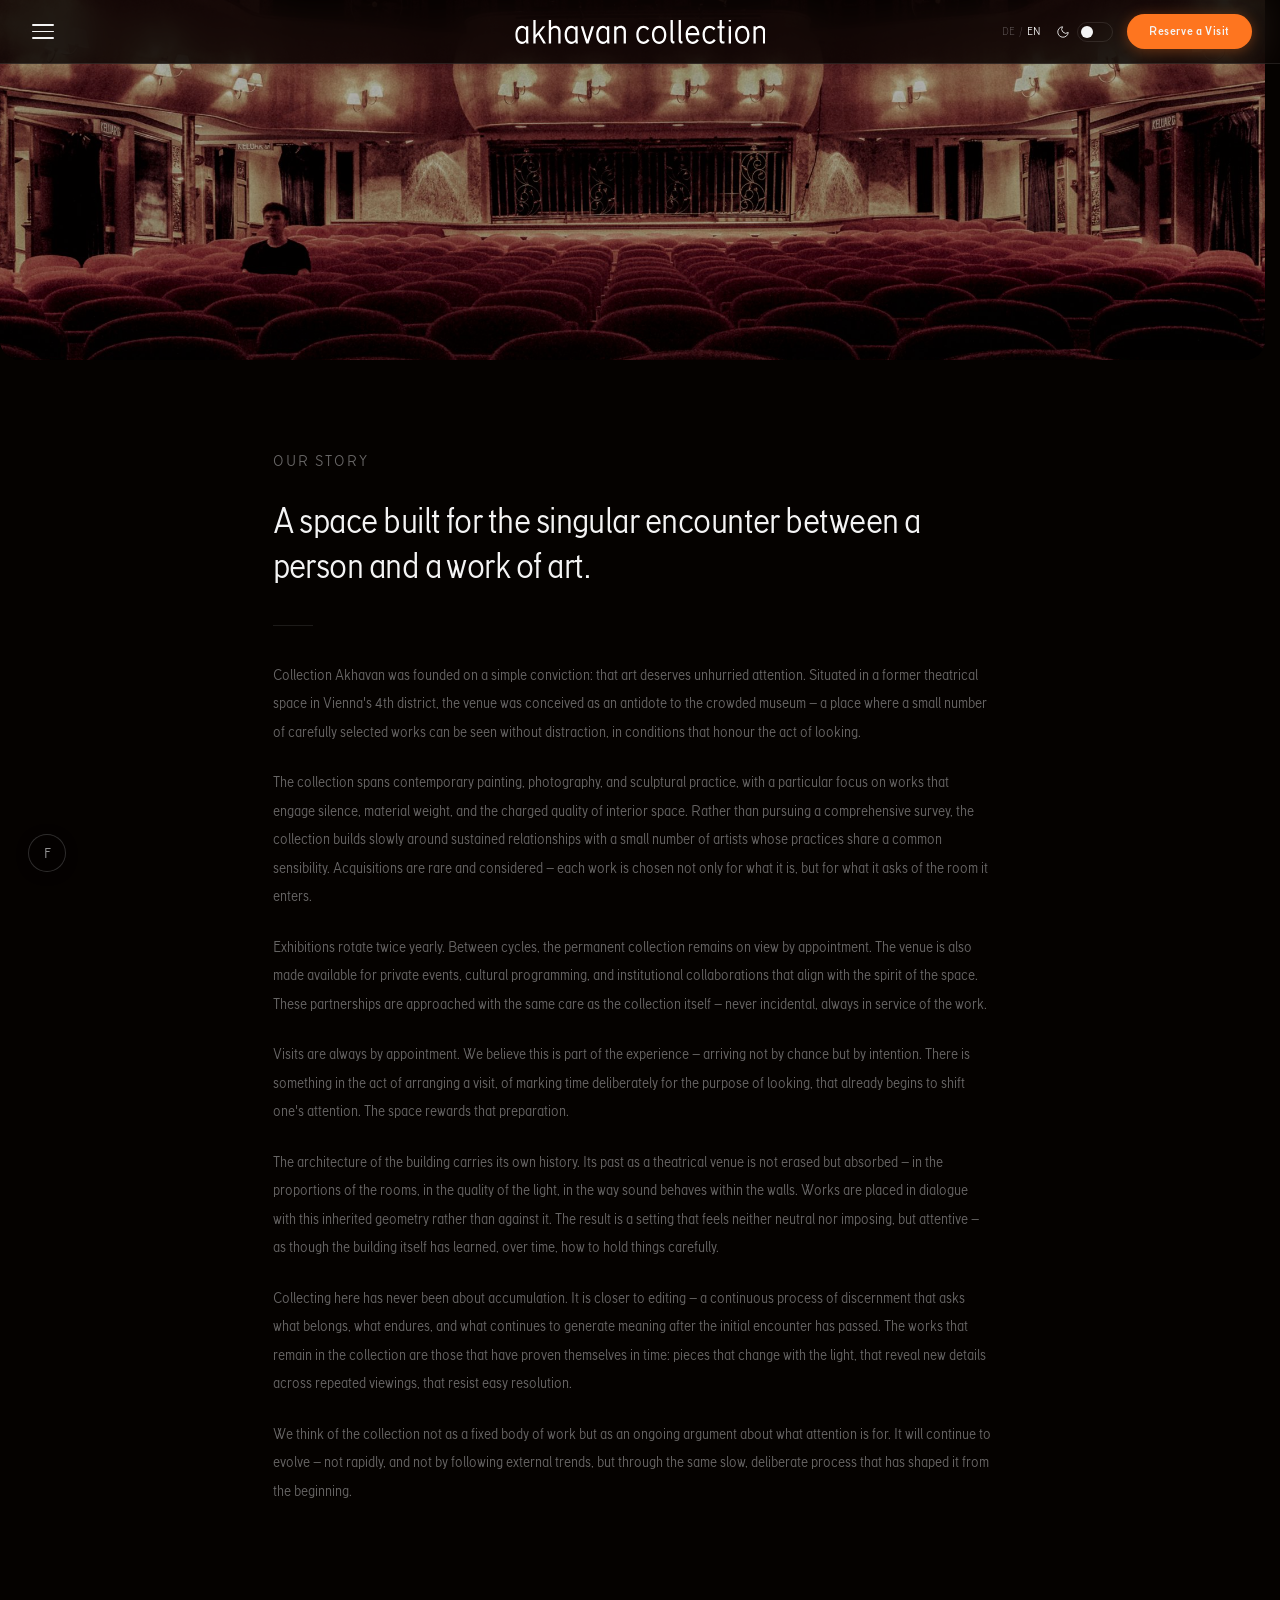
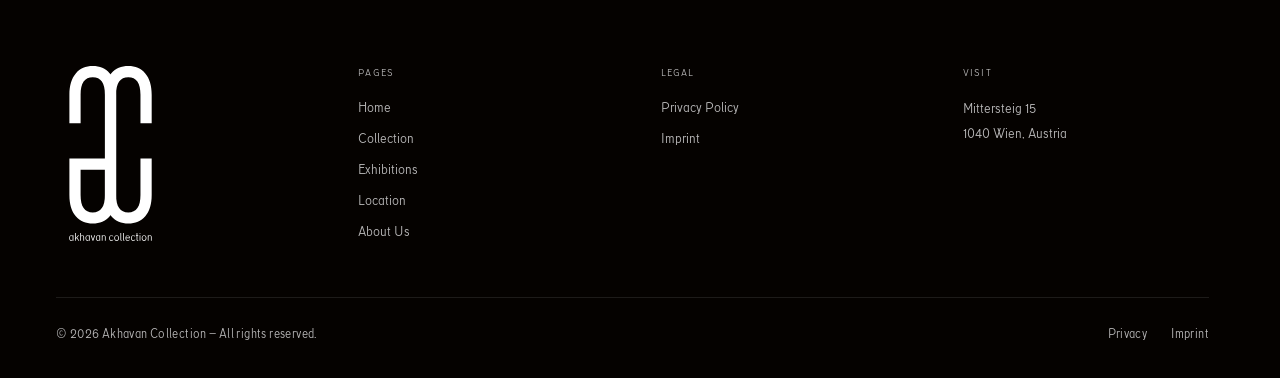
==== about.html @ 7b1cfa0f "Initial commit — Akhavan Collection website Full static site: index, collection, exhibitions, exhibi" ====
<!DOCTYPE html>
<html lang="en">
<head>
  <meta charset="UTF-8" />
  <meta name="viewport" content="width=device-width, initial-scale=1.0" />
  <title>About — Akhavan Collection</title>
  <link rel="icon" href="assets/favicon/white.svg" type="image/svg+xml" media="(prefers-color-scheme: dark)" />
  <link rel="icon" href="assets/favicon/black.svg" type="image/svg+xml" media="(prefers-color-scheme: light)" />
  <link rel="stylesheet" href="css/styles.css" />
</head>
<body>

  <!-- ===== HEADER ===== -->
  <header class="header solid" id="header">
    <div class="header__left">
      <button class="hamburger" id="menuOpen" aria-label="Open menu">
        <span></span><span></span><span></span>
      </button>
    </div>
    <a class="header__logo" href="index.html" aria-label="Collection Akhavan">
      <img src="assets/logo/wordmark.svg" alt="Collection Akhavan" />
    </a>
    <div class="header__right">
      <div class="lang-toggle">
        <button data-lang="de">DE</button>
        <span class="sep">/</span>
        <button data-lang="en" class="active">EN</button>
      </div>
      <div class="mode-wrap">
        <span class="mode-icon" id="modeIcon"></span>
        <button class="mode-capsule" id="modeCapsule" aria-label="Toggle day / night mode"></button>
      </div>
      <button class="nav-reserve" data-reserve>Reserve a Visit</button>
    </div>
  </header>

  <!-- ===== SIDE MENU ===== -->
  <nav class="menu-panel" id="menuPanel">
    <div class="menu-panel__head">
      <a class="menu-panel__logo" href="index.html">
        <img src="assets/logo/wordmark.svg" alt="Collection Akhavan" />
      </a>
      <button class="icon-btn" id="menuClose" aria-label="Close menu">
        <svg viewBox="0 0 24 24" width="20" height="20"><line x1="5" y1="5" x2="19" y2="19"/><line x1="19" y1="5" x2="5" y2="19"/></svg>
      </button>
    </div>
    <nav class="menu-nav">
      <a href="index.html">Home</a>
      <a href="collection.html">Collection</a>
      <a href="exhibitions.html">Exhibitions</a>
      <a href="location.html">Location</a>
      <a href="about.html">About Us</a>
    </nav>
    <div class="menu-panel__foot">
      <a href="privacy.html">Privacy Policy</a>
      <a href="imprint.html">Imprint</a>
    </div>
  </nav>

  <!-- ===== RESERVE PANEL ===== -->
  <aside class="reserve-panel" id="reservePanel">
    <div class="reserve-panel__head">
      <span class="reserve-panel__title">Reserve a Visit</span>
      <button class="icon-btn" id="reserveClose" aria-label="Close panel">
        <svg viewBox="0 0 24 24" width="20" height="20"><line x1="5" y1="5" x2="19" y2="19"/><line x1="19" y1="5" x2="5" y2="19"/></svg>
      </button>
    </div>
    <div class="reserve-panel__body">
      <p class="reserve-panel__intro">Visits to Collection Akhavan are by appointment. Select a date and time below — we look forward to welcoming you.</p>
      <div class="calendly-wrap">
        <div class="cly-dark calendly-inline-widget" data-url="https://calendly.com/designography96/visit-akhavan-collection?background_color=050200&text_color=f4f4f4&primary_color=fe751f" style="min-width:320px;height:700px;"></div>
        <div class="cly-light calendly-inline-widget" data-url="https://calendly.com/designography96/visit-akhavan-collection?background_color=f4f4f4&text_color=050200&primary_color=050200" style="min-width:320px;height:700px;"></div>
      </div>
    </div>
  </aside>

  <script type="text/javascript" src="https://assets.calendly.com/assets/external/widget.js" async></script>
  <div class="overlay" id="overlay"></div>

  <!-- ===== MAIN ===== -->
  <main>

    <!-- Cover image -->
    <section class="about-cover">
      <img src="assets/images/about/about-cover.jpg" alt="Collection Akhavan space" />
      <div class="about-cover__grad"></div>
    </section>

    <!-- Body text -->
    <div class="about-body">
      <p class="about-body__label">Our Story</p>

      <h2 class="about-body__heading">
        A space built for the singular encounter between a person and a work of art.
      </h2>

      <div class="about-body__divider"></div>

      <p>Collection Akhavan was founded on a simple conviction: that art deserves unhurried attention. Situated in a former theatrical space in Vienna's 4th district, the venue was conceived as an antidote to the crowded museum — a place where a small number of carefully selected works can be seen without distraction, in conditions that honour the act of looking.</p>

      <p>The collection spans contemporary painting, photography, and sculptural practice, with a particular focus on works that engage silence, material weight, and the charged quality of interior space. Rather than pursuing a comprehensive survey, the collection builds slowly around sustained relationships with a small number of artists whose practices share a common sensibility. Acquisitions are rare and considered — each work is chosen not only for what it is, but for what it asks of the room it enters.</p>

      <p>Exhibitions rotate twice yearly. Between cycles, the permanent collection remains on view by appointment. The venue is also made available for private events, cultural programming, and institutional collaborations that align with the spirit of the space. These partnerships are approached with the same care as the collection itself — never incidental, always in service of the work.</p>

      <p>Visits are always by appointment. We believe this is part of the experience — arriving not by chance but by intention. There is something in the act of arranging a visit, of marking time deliberately for the purpose of looking, that already begins to shift one's attention. The space rewards that preparation.</p>

      <p>The architecture of the building carries its own history. Its past as a theatrical venue is not erased but absorbed — in the proportions of the rooms, in the quality of the light, in the way sound behaves within the walls. Works are placed in dialogue with this inherited geometry rather than against it. The result is a setting that feels neither neutral nor imposing, but attentive — as though the building itself has learned, over time, how to hold things carefully.</p>

      <p>Collecting here has never been about accumulation. It is closer to editing — a continuous process of discernment that asks what belongs, what endures, and what continues to generate meaning after the initial encounter has passed. The works that remain in the collection are those that have proven themselves in time: pieces that change with the light, that reveal new details across repeated viewings, that resist easy resolution.</p>

      <p>We think of the collection not as a fixed body of work but as an ongoing argument about what attention is for. It will continue to evolve — not rapidly, and not by following external trends, but through the same slow, deliberate process that has shaped it from the beginning.</p>
    </div>

  </main>

  <!-- ===== FOOTER ===== -->
  <footer class="footer">
    <div class="footer__top">
      <div class="footer__brand-col">
        <a class="footer__brand-logo" href="index.html">
          <img src="assets/logo/mainlogo.svg" alt="Collection Akhavan" />
        </a>
      </div>
      <div>
        <p class="footer__col-title">Pages</p>
        <ul class="footer__links">
          <li><a href="index.html">Home</a></li>
          <li><a href="collection.html">Collection</a></li>
          <li><a href="exhibitions.html">Exhibitions</a></li>
          <li><a href="location.html">Location</a></li>
          <li><a href="about.html">About Us</a></li>
        </ul>
      </div>
      <div>
        <p class="footer__col-title">Legal</p>
        <ul class="footer__links">
          <li><a href="privacy.html">Privacy Policy</a></li>
          <li><a href="imprint.html">Imprint</a></li>
        </ul>
      </div>
      <div class="footer__contact-col">
        <p class="footer__col-title">Visit</p>
        <a href="location.html" class="footer__address">Mittersteig 15<br>1040 Wien, Austria</a>
      </div>
    </div>
    <div class="footer__bottom">
      <span class="footer__copy">© 2026 Akhavan Collection — All rights reserved.</span>
      <div class="footer__legal">
        <a href="privacy.html">Privacy</a>
        <a href="imprint.html">Imprint</a>
      </div>
    </div>
  </footer>

  <script src="js/main.js"></script>
  <script src="js/feedback.js"></script>
</body>
</html>
---- css/styles.css ----
/* ============================================================
   COLLECTION AKHAVAN — Main Stylesheet
   ============================================================ */

/* ----- Font Faces ----- */
@font-face {
  font-family: 'TT Corals';
  src: url('../assets/fonts/TT Corals Trial Thin.otf') format('opentype');
  font-weight: 100; font-style: normal; font-display: swap;
}
@font-face {
  font-family: 'TT Corals';
  src: url('../assets/fonts/TT Corals Trial Thin Italic.otf') format('opentype');
  font-weight: 100; font-style: italic; font-display: swap;
}
@font-face {
  font-family: 'TT Corals';
  src: url('../assets/fonts/TT Corals Trial Light.otf') format('opentype');
  font-weight: 300; font-style: normal; font-display: swap;
}
@font-face {
  font-family: 'TT Corals';
  src: url('../assets/fonts/TT Corals Trial Light Italic.otf') format('opentype');
  font-weight: 300; font-style: italic; font-display: swap;
}
@font-face {
  font-family: 'TT Corals';
  src: url('../assets/fonts/TT Corals Trial Regular.otf') format('opentype');
  font-weight: 400; font-style: normal; font-display: swap;
}
@font-face {
  font-family: 'TT Corals';
  src: url('../assets/fonts/TT Corals Trial Italic.otf') format('opentype');
  font-weight: 400; font-style: italic; font-display: swap;
}
@font-face {
  font-family: 'TT Corals';
  src: url('../assets/fonts/TT Corals Trial Bold.otf') format('opentype');
  font-weight: 700; font-style: normal; font-display: swap;
}
@font-face {
  font-family: 'TT Corals';
  src: url('../assets/fonts/TT Corals Trial Bold Italic.otf') format('opentype');
  font-weight: 700; font-style: italic; font-display: swap;
}
@font-face {
  font-family: 'TT Corals';
  src: url('../assets/fonts/TT Corals Trial ExtraBold.otf') format('opentype');
  font-weight: 800; font-style: normal; font-display: swap;
}
@font-face {
  font-family: 'TT Corals';
  src: url('../assets/fonts/TT Corals Trial Black.otf') format('opentype');
  font-weight: 900; font-style: normal; font-display: swap;
}

/* ----- Brand Tokens ----- */
:root {
  --obsidian:  #050200;
  --porcelain: #f4f4f4;
  --brown:     #3d2c1a;
  --orange:    #fe751f;

  /* Active mode tokens — dark is default */
  --bg:        #050200;
  --fg:        #f4f4f4;
  --fg-dim:    rgba(244, 244, 244, 0.42);
  --border:    rgba(244, 244, 244, 0.10);
  --scrim:     rgba(5, 2, 0, 0.52);

  --font: 'TT Corals', Georgia, 'Times New Roman', serif;

  --radius-img: 20px;
  --radius-btn: 100px;
  --radius-input: 12px;

  --nav-h: 64px;

  --ease:        cubic-bezier(.4, 0, .2, 1);
  --ease-spring: cubic-bezier(.34, 1.56, .64, 1);
  --ease-panel:  cubic-bezier(.65, 0, .35, 1);
}

/* Light mode overrides */
body.light {
  --bg:      #f4f4f4;
  --fg:      #050200;
  --fg-dim:  rgba(5, 2, 0, 0.42);
  --border:  rgba(5, 2, 0, 0.10);
  --scrim:   rgba(244, 244, 244, 0.52);
}

/* ----- Reset ----- */
*, *::before, *::after { box-sizing: border-box; margin: 0; padding: 0; }
html { scroll-behavior: smooth; scrollbar-gutter: stable; }

body {
  font-family: var(--font);
  font-size: 16px;
  font-weight: 400;
  background: var(--bg);
  color: var(--fg);
  -webkit-font-smoothing: antialiased;
  -moz-osx-font-smoothing: grayscale;
  transition: background .35s var(--ease), color .35s var(--ease);
  overflow-x: hidden;
}

img { max-width: 100%; display: block; object-fit: cover; }
a   { text-decoration: none; color: inherit; }
ul  { list-style: none; }

button {
  font-family: var(--font);
  cursor: pointer;
  border: none;
  background: none;
  color: inherit;
  padding: 0;
}

/* ============================================================
   BUTTONS
   ============================================================ */
.btn {
  display: inline-flex;
  align-items: center;
  justify-content: center;
  gap: 8px;
  padding: 13px 28px;
  border-radius: var(--radius-btn);
  font-family: var(--font);
  font-size: 13px;
  font-weight: 400;
  letter-spacing: 0.04em;
  cursor: pointer;
  transition: opacity .22s var(--ease), transform .2s var(--ease), background .22s, color .22s, border-color .22s;
  border: 1px solid transparent;
}
.btn:hover { opacity: .72; transform: translateY(-1px); }

/* filled — inverted */
.btn--solid {
  background: var(--fg);
  color: var(--bg);
  border-color: var(--fg);
}
.btn--solid:hover { opacity: 1; background: transparent; color: var(--fg); }

/* ghost */
.btn--ghost {
  background: rgba(244,244,244,.06);
  color: var(--fg);
  border-color: rgba(244,244,244,.45);
  font-weight: 500;
}
.btn--ghost:hover { opacity: 1; background: rgba(244,244,244,.14); border-color: var(--fg); }
body.light .btn--ghost { background: rgba(5,2,0,.04); border-color: rgba(5,2,0,.35); }
body.light .btn--ghost:hover { background: rgba(5,2,0,.10); }

/* ghost inverted (on dark images) */
.btn--ghost-inv {
  background: transparent;
  color: var(--porcelain);
  border-color: rgba(244,244,244,.45);
  backdrop-filter: blur(6px);
}
.btn--ghost-inv:hover {
  opacity: 1;
  background: var(--porcelain);
  color: var(--obsidian);
  border-color: var(--porcelain);
}

/* orange CTA (hero) */
.btn--orange {
  background: var(--orange);
  color: var(--porcelain);
  border-color: var(--orange);
  font-weight: 700;
}
.btn--orange:hover {
  opacity: 1;
  background: #e86015;
  border-color: #e86015;
  transform: translateY(-1px);
  box-shadow: 0 4px 18px rgba(254,117,31,.45);
}

.btn--sm { padding: 9px 20px; font-size: 11px; }

/* icon button */
.icon-btn {
  display: inline-flex;
  align-items: center;
  justify-content: center;
  width: 36px;
  height: 36px;
  cursor: pointer;
  transition: opacity .2s;
}
.icon-btn:hover { opacity: .5; }
.icon-btn svg { display: block; stroke: var(--fg); fill: none; stroke-width: 1.5; transition: stroke .35s; }

/* ============================================================
   HEADER
   ============================================================ */
.header {
  position: fixed;
  top: 0; left: 0; right: 0;
  height: var(--nav-h);
  z-index: 900;
  display: flex;
  align-items: center;
  justify-content: space-between;
  padding: 0 28px;
  transition: background .35s var(--ease), border-bottom-color .35s var(--ease);
  border-bottom: 1px solid transparent;
}
.header.scrolled {
  background: rgba(5,2,0,.80);
  backdrop-filter: blur(20px);
  -webkit-backdrop-filter: blur(20px);
  border-bottom-color: var(--border);
}
body.light .header.scrolled {
  background: rgba(244,244,244,.60);
}
.header.solid {
  background: rgba(5,2,0,.80);
  backdrop-filter: blur(20px);
  -webkit-backdrop-filter: blur(20px);
  border-bottom-color: var(--border);
}
body.light .header.solid {
  background: rgba(244,244,244,.60);
}

/* top gradient — helps nav visibility on hero */
.header::before {
  content: '';
  position: fixed;
  top: 0; left: 0; right: 0;
  height: 140px;
  background: linear-gradient(to bottom, rgba(5,2,0,.55) 0%, transparent 100%);
  pointer-events: none;
  z-index: -1;
  opacity: 1;
  transition: opacity .35s;
}
.header.scrolled::before,
.header.solid::before { opacity: 0; }

.header__left, .header__right {
  display: flex;
  align-items: center;
  gap: 14px;
  flex: 1;
}
.header__right { justify-content: flex-end; }

/* Centered logo */
.header__logo {
  position: absolute;
  left: 50%;
  transform: translateX(-50%);
  display: flex;
  align-items: center;
  height: 100%;
}
.header__logo img {
  height: 24px;
  width: auto;
  filter: brightness(0) invert(1);
  transition: filter .35s;
}
body.light .header.scrolled .header__logo img,
body.light .header.solid .header__logo img { filter: brightness(0); }

/* Hamburger */
.hamburger {
  display: flex;
  flex-direction: column;
  gap: 5px;
  padding: 8px 4px;
  cursor: pointer;
}
.hamburger span {
  display: block;
  width: 22px;
  height: 1.5px;
  background: var(--porcelain);
  border-radius: 2px;
  transition: background .35s, opacity .2s;
}
body.light .header.scrolled .hamburger span,
body.light .header.solid .hamburger span { background: var(--obsidian); }
.hamburger:hover span { opacity: .5; }

/* Reserve CTA in nav */
.nav-reserve {
  font-family: var(--font);
  font-size: 12px;
  font-weight: 700;
  letter-spacing: 0.05em;
  padding: 10px 22px;
  border-radius: var(--radius-btn);
  border: none;
  color: var(--porcelain);
  background: var(--orange);
  cursor: pointer;
  transition: background .22s, transform .18s, opacity .2s;
  white-space: nowrap;
  box-shadow: 0 2px 14px rgba(254,117,31,.35);
}
.nav-reserve:hover {
  background: #e86015;
  transform: translateY(-1px);
  box-shadow: 0 4px 18px rgba(254,117,31,.45);
}
body.light .header.scrolled .nav-reserve,
body.light .header.solid .nav-reserve {
  background: var(--obsidian);
  color: var(--porcelain);
  box-shadow: 0 2px 14px rgba(5,2,0,.18);
}
body.light .header.scrolled .nav-reserve:hover,
body.light .header.solid .nav-reserve:hover {
  background: var(--orange);
  color: var(--porcelain);
  box-shadow: 0 4px 18px rgba(254,117,31,.45);
}

/* When scrolled, fix hamburger color */
.header.scrolled .hamburger span,
.header.solid .hamburger span { background: var(--fg); }

/* Language toggle */
.lang-toggle {
  display: flex;
  align-items: center;
  gap: 3px;
  font-size: 11px;
  font-weight: 300;
  letter-spacing: 0.06em;
}
.lang-toggle button {
  font-family: var(--font);
  font-size: 11px;
  font-weight: 300;
  letter-spacing: 0.06em;
  color: rgba(244,244,244,.45);
  cursor: pointer;
  transition: color .2s;
}
.lang-toggle button.active { color: var(--porcelain); font-weight: 400; }
.lang-toggle .sep { color: rgba(244,244,244,.28); }

body.light .header.scrolled .lang-toggle button,
body.light .header.solid .lang-toggle button { color: rgba(5,2,0,.45); }
body.light .header.scrolled .lang-toggle button.active,
body.light .header.solid .lang-toggle button.active { color: var(--obsidian); }
body.light .header.scrolled .lang-toggle .sep,
body.light .header.solid .lang-toggle .sep { color: rgba(5,2,0,.28); }

.header.scrolled .lang-toggle button,
.header.solid .lang-toggle button { color: var(--fg-dim); }
.header.scrolled .lang-toggle button.active,
.header.solid .lang-toggle button.active { color: var(--fg); }

/* Day/Night toggle */
.mode-wrap {
  display: flex;
  align-items: center;
  gap: 7px;
}
.mode-icon {
  display: flex;
  align-items: center;
}
.mode-icon svg {
  width: 14px;
  height: 14px;
  stroke: var(--porcelain);
  fill: none;
  stroke-width: 1.5;
  transition: stroke .35s;
}
body.light .header.scrolled .mode-icon svg,
body.light .header.solid .mode-icon svg { stroke: var(--obsidian); }
.header.scrolled .mode-icon svg,
.header.solid .mode-icon svg { stroke: var(--fg); }

.mode-capsule {
  position: relative;
  width: 36px;
  height: 20px;
  border-radius: 100px;
  border: 1px solid rgba(244,244,244,.35);
  background: transparent;
  cursor: pointer;
  transition: border-color .35s;
  flex-shrink: 0;
  padding: 0;
}
.mode-capsule::after {
  content: '';
  position: absolute;
  top: 3px;
  left: 3px;
  width: 12px;
  height: 12px;
  border-radius: 50%;
  background: var(--porcelain);
  transition: transform .32s var(--ease), background .35s;
}
body.light .mode-capsule {
  border-color: rgba(244,244,244,.35);
}
body.light .mode-capsule::after {
  background: var(--porcelain);
  transform: translateX(16px);
}
body.light .header.scrolled .mode-capsule,
body.light .header.solid .mode-capsule { border-color: rgba(5,2,0,.3); }
body.light .header.scrolled .mode-capsule::after,
body.light .header.solid .mode-capsule::after { background: var(--obsidian); transform: translateX(16px); }
.header.scrolled .mode-capsule,
.header.solid .mode-capsule { border-color: var(--border); }
.header.scrolled .mode-capsule::after,
.header.solid .mode-capsule::after { background: var(--fg); }

/* ============================================================
   SIDE MENU — slides from LEFT
   ============================================================ */
.menu-panel {
  position: fixed;
  top: 0; left: 0; bottom: 0;
  width: min(380px, 86vw);
  background: var(--bg);
  border-right: 1px solid var(--border);
  z-index: 1100;
  transform: translateX(-100%);
  transition: transform .48s var(--ease-panel);
  display: flex;
  flex-direction: column;
  padding: 28px 32px 32px;
  overflow-y: auto;
}
.menu-panel.open { transform: translateX(0); }

.menu-panel__head {
  display: flex;
  align-items: center;
  justify-content: space-between;
  margin-bottom: 48px;
}
.menu-panel__logo img {
  height: 26px;
  width: auto;
  filter: brightness(0) invert(1);
  transition: filter .35s;
}
body.light .menu-panel__logo img { filter: brightness(0); }
.menu-panel__close svg { width: 20px; height: 20px; stroke: var(--fg); stroke-width: 1.5; fill: none; }

.menu-panel__reserve-link { display: none; }

/* Nav links */
.menu-nav { flex: 1; }
.menu-nav a {
  display: block;
  font-size: 28px;
  font-weight: 300;
  letter-spacing: -0.01em;
  padding: 11px 0;
  border-bottom: 1px solid var(--border);
  color: var(--fg);
  transition: transform .3s var(--ease), color .22s, opacity .2s;
}
.menu-nav a:first-child { border-top: 1px solid var(--border); }
.menu-nav a:hover { opacity: 1; transform: translateX(12px) scale(1.04); color: var(--orange); }

/* Menu footer */
.menu-panel__foot {
  margin-top: 40px;
  display: flex;
  flex-direction: column;
  gap: 6px;
}
.menu-panel__foot a {
  font-size: 11px;
  color: var(--fg-dim);
  letter-spacing: 0.04em;
  transition: color .2s;
}
.menu-panel__foot a:hover { color: var(--fg); }

.menu-panel__foot-lang {
  display: flex;
  gap: 8px;
  margin-top: 12px;
}
.menu-panel__foot-lang button {
  font-family: var(--font);
  font-size: 11px;
  font-weight: 300;
  color: var(--fg-dim);
  cursor: pointer;
  transition: color .2s;
}
.menu-panel__foot-lang button.active { color: var(--fg); font-weight: 400; }

/* ============================================================
   RESERVE PANEL — slides from RIGHT (Calendly)
   ============================================================ */
.reserve-panel {
  position: fixed;
  top: 0; right: 0; bottom: 0;
  width: min(520px, 94vw);
  background: var(--bg);
  border-left: 1px solid var(--border);
  z-index: 1100;
  transform: translateX(100%);
  transition: transform .48s var(--ease-panel);
  display: flex;
  flex-direction: column;
  overflow: hidden;
}
.reserve-panel.open { transform: translateX(0); }

.reserve-panel__head {
  display: flex;
  align-items: center;
  justify-content: space-between;
  padding: 20px 28px 14px;
  border-bottom: 1px solid var(--border);
  flex-shrink: 0;
}
.reserve-panel__title {
  font-size: 34px;
  font-weight: 300;
  letter-spacing: -0.01em;
}
.reserve-panel__close svg { width: 20px; height: 20px; stroke: var(--fg); stroke-width: 1.5; fill: none; }

.reserve-panel__body {
  flex: 1;
  overflow-y: auto;
  padding: 16px 28px 0;
  display: flex;
  flex-direction: column;
  gap: 10px;
}

.reserve-panel__intro {
  font-size: 13px;
  font-weight: 300;
  color: var(--fg-dim);
  line-height: 1.65;
}

.calendly-wrap {
  border-radius: 0;
  overflow: visible;
  background: transparent;
  flex: 1;
  margin: 0 -28px;
}
.calendly-wrap .calendly-inline-widget {
  min-width: 100% !important;
  width: 100% !important;
  height: 680px;
}
/* Dual Calendly widgets — one per mode */
.cly-light { display: none; }
body.light .cly-dark  { display: none; }
body.light .cly-light { display: block; }

/* ============================================================
   OVERLAY
   ============================================================ */
.overlay {
  position: fixed;
  inset: 0;
  background: var(--scrim);
  z-index: 1000;
  opacity: 0;
  pointer-events: none;
  transition: opacity .35s var(--ease);
  backdrop-filter: blur(4px);
  -webkit-backdrop-filter: blur(4px);
}
.overlay.visible { opacity: 1; pointer-events: all; }

/* ============================================================
   HERO  (homepage)
   ============================================================ */
.hero {
  position: relative;
  width: 100%;
  height: 100vh;
  overflow: hidden;
  min-height: 600px;
}
.hero__img {
  position: absolute;
  inset: 0;
  width: 100%;
  height: 100%;
  object-fit: cover;
  object-position: center;
}
.hero__tint {
  position: absolute;
  inset: 0;
  background: rgba(5, 2, 0, .38);
  transition: background .35s;
}
body.light .hero__tint { background: rgba(5, 2, 0, .22); }

/* Content: text above button, both anchored to bottom-center */
.hero__content {
  position: absolute;
  inset: 0;
  display: flex;
  flex-direction: column;
  align-items: center;
  justify-content: flex-end;
  padding-bottom: 72px;
  text-align: center;
}
.hero__copy {
  max-width: 540px;
  margin-bottom: 28px;
  padding: 0 24px;
}
.hero__tagline {
  display: block;
  font-size: 17px;
  font-weight: 500;
  color: var(--porcelain);
  line-height: 1.65;
  letter-spacing: 0.02em;
}

/* ============================================================
   HOME GRID  (2 images side by side)
   ============================================================ */
.home-grid {
  display: grid;
  grid-template-columns: 1fr 1fr;
  grid-template-rows: 1fr;
  gap: 5px;
  padding: 5px;
  height: 94vh;
  background: var(--bg);
  transition: background .35s;
}
.home-grid__item {
  overflow: hidden;
  border-radius: var(--radius-img);
  position: relative;
}
.home-grid__item img {
  width: 100%;
  height: 100%;
  object-fit: cover;
  transition: transform .65s var(--ease);
}
.home-grid__item:hover img { transform: scale(1.03); }
.home-grid__item:last-child img {
  transform: scale(1.14);
  object-position: center center;
}
.home-grid__item:last-child:hover img { transform: scale(1.17); }

/* ============================================================
   FOOTER
   ============================================================ */
.footer {
  background: var(--bg);
  padding: 72px 56px 36px;
  transition: background .35s;
  --fg-dim: rgba(244, 244, 244, 0.75);
}

.footer__top {
  display: grid;
  grid-template-columns: 1fr 1fr 1fr 1fr;
  gap: 56px;
  align-items: start;
  padding-bottom: 56px;
  border-bottom: 1px solid var(--border);
}

.footer__brand-col {
  display: flex;
  align-items: flex-start;
}

.footer__brand-logo {
  display: flex;
  align-items: flex-start;
}
.footer__brand-logo img {
  height: 175px;
  width: auto;
  filter: brightness(0) invert(1);
  transition: filter .35s;
}
body.light .footer__brand-logo img { filter: brightness(0); }

.footer__address {
  font-size: 14px;
  font-weight: 500;
  color: var(--fg-dim);
  line-height: 1.75;
  margin-bottom: 0;
  display: block;
  transition: color .2s;
}
a.footer__address:hover { color: var(--fg); }

.footer__col-title {
  font-size: 10px;
  font-weight: 400;
  letter-spacing: 0.12em;
  text-transform: uppercase;
  color: var(--fg-dim);
  margin-bottom: 18px;
}

.footer__links {
  display: flex;
  flex-direction: column;
  gap: 11px;
}
.footer__links a {
  font-size: 14px;
  font-weight: 500;
  color: var(--fg-dim);
  transition: color .2s;
}
.footer__links a:hover { color: var(--fg); }

.footer__bottom {
  display: flex;
  align-items: center;
  justify-content: space-between;
  padding-top: 28px;
}
.footer__copy {
  font-size: 13px;
  font-weight: 500;
  color: var(--fg-dim);
  letter-spacing: 0.03em;
}
.footer__legal {
  display: flex;
  gap: 24px;
}
.footer__legal a {
  font-size: 13px;
  font-weight: 500;
  color: var(--fg-dim);
  letter-spacing: 0.03em;
  transition: color .2s;
}
.footer__legal a:hover { color: var(--fg); }

/* Footer CTA — black/white button */
.footer__cta {
  display: inline-flex;
  align-items: center;
  font-family: var(--font);
  font-size: 13px;
  font-weight: 500;
  letter-spacing: 0.05em;
  padding: 12px 28px;
  border-radius: var(--radius-btn);
  border: 1px solid var(--fg);
  color: var(--bg);
  background: var(--fg);
  cursor: pointer;
  transition: background .22s, color .22s, border-color .22s, transform .18s;
  margin-top: 8px;
}
.footer__cta:hover {
  background: transparent;
  color: var(--fg);
  transform: translateY(-1px);
}

/* Light mode footer — darker text for readability */
body.light .footer__address,
body.light .footer__col-title { color: rgba(5,2,0,.82); }
body.light .footer__links a { color: rgba(5,2,0,.78); }
body.light .footer__links a:hover { color: var(--obsidian); }
body.light .footer__copy { color: rgba(5,2,0,.72); }
body.light .footer__legal a { color: rgba(5,2,0,.72); }
body.light .footer__legal a:hover { color: var(--obsidian); }

/* ============================================================
   PAGE TITLE HEADER  (inner pages without hero)
   ============================================================ */
.page-title {
  padding-top: calc(var(--nav-h) + 60px);
  padding-bottom: 52px;
  padding-left: 40px;
  padding-right: 40px;
}
.page-title__eyebrow {
  font-size: 10px;
  font-weight: 400;
  letter-spacing: 0.14em;
  text-transform: uppercase;
  color: var(--fg-dim);
  margin-bottom: 16px;
}
.page-title__h1 {
  font-size: 52px;
  font-weight: 300;
  letter-spacing: -0.02em;
  line-height: 1.08;
}

/* ============================================================
   COLLECTION COVER
   ============================================================ */
.coll-cover {
  position: relative;
  width: 100%;
  height: 40vh;
  overflow: hidden;
  min-height: 260px;
  border-radius: 0 0 var(--radius-img) var(--radius-img);
}
.coll-cover img {
  width: 100%;
  height: 100%;
  object-fit: cover;
  transform: scale(1.08);
}
.coll-cover__caption {
  position: absolute;
  inset: 0;
  padding-top: var(--nav-h);
  display: flex;
  flex-direction: column;
  align-items: center;
  justify-content: center;
  background: rgba(5,2,0,.42);
  text-align: center;
}
.coll-cover__label {
  font-size: 10px;
  font-weight: 600;
  letter-spacing: 0.14em;
  text-transform: uppercase;
  color: rgba(244,244,244,.75);
  margin-bottom: 12px;
}
.coll-cover__title {
  font-size: 38px;
  font-weight: 500;
  color: var(--porcelain);
  letter-spacing: -0.01em;
  line-height: 1.2;
}

/* ============================================================
   COLLECTION GRID  (collection.html & exhibition-detail.html)
   ============================================================ */
.collection-grid {
  padding: 5px 5px 5px;
  columns: 3;
  column-gap: 5px;
}
.collection-item {
  break-inside: avoid;
  margin-bottom: 5px;
  border-radius: var(--radius-img);
  overflow: hidden;
  position: relative;
  cursor: pointer;
}
.collection-item img {
  width: 100%;
  display: block;
  transition: transform .55s var(--ease);
  transform: scale(1.14);
}
.collection-item:hover img { transform: scale(1.18); }
.collection-item .art-ph {
  width: 100%;
  display: block;
  transition: transform .55s var(--ease);
}
.collection-item:hover .art-ph { transform: scale(1.04); }

/* Clip last item in right column to balance the grid bottom */
.collection-grid .collection-item:nth-child(13) {
  max-height: 394px;
}

/* Artwork hover reveal */
.collection-item__reveal {
  position: absolute;
  inset: 0;
  background: linear-gradient(to top, rgba(5,2,0,.82) 0%, rgba(5,2,0,.0) 55%);
  display: flex;
  flex-direction: column;
  justify-content: flex-end;
  padding: 20px 18px;
  opacity: 0;
  transition: opacity .3s var(--ease);
  border-radius: var(--radius-img);
}
.collection-item:hover .collection-item__reveal { opacity: 1; }
.collection-item__title {
  font-size: 13px;
  font-weight: 400;
  color: var(--porcelain);
  line-height: 1.3;
}
.collection-item__sub {
  font-size: 11px;
  font-weight: 300;
  color: rgba(244,244,244,.6);
  margin-top: 4px;
  font-style: italic;
}

/* CSS placeholder for missing images */
.art-ph {
  background: rgba(244, 244, 244, 0.06);
  border: 1px solid rgba(244, 244, 244, 0.10);
  display: flex;
  align-items: center;
  justify-content: center;
}
body.light .art-ph {
  background: rgba(5, 2, 0, 0.05);
  border: 1px solid rgba(5, 2, 0, 0.08);
}
.art-ph--tall   { aspect-ratio: 3/4; }
.art-ph--wide   { aspect-ratio: 4/3; }
.art-ph--square { aspect-ratio: 1/1; }
.art-ph--port   { aspect-ratio: 2/3; }
.art-ph span {
  font-size: 10px;
  letter-spacing: 0.1em;
  text-transform: uppercase;
  color: var(--fg-dim);
}

/* ============================================================
   EXHIBITIONS PAGE
   ============================================================ */
.exhb-cover {
  position: relative;
  width: 100%;
  height: 40vh;
  overflow: hidden;
  min-height: 260px;
  border-radius: 0 0 var(--radius-img) var(--radius-img);
}
.exhb-cover img,
.exhb-cover .art-ph {
  width: 100%;
  height: 100%;
  object-fit: cover;
  transform: scale(1.06);
}
.exhb-cover__caption {
  position: absolute;
  inset: 0;
  padding-top: var(--nav-h);
  display: flex;
  flex-direction: column;
  align-items: center;
  justify-content: center;
  background: rgba(5,2,0,.42);
  text-align: center;
}
.exhb-cover__label {
  font-size: 10px;
  font-weight: 600;
  letter-spacing: 0.14em;
  text-transform: uppercase;
  color: rgba(244,244,244,.75);
  margin-bottom: 12px;
}
.exhb-cover__title {
  font-size: 38px;
  font-weight: 500;
  color: var(--porcelain);
  letter-spacing: -0.01em;
  line-height: 1.2;
}

/* Exhibition rows */
.exhb-rows {
  max-width: 1240px;
  margin: 0 auto;
  padding: 88px 40px 100px;
}

.exhb-row {
  display: grid;
  grid-template-columns: 1fr 1fr;
  gap: 56px;
  align-items: center;
  margin-bottom: 110px;
}
.exhb-row:last-child { margin-bottom: 0; }

/* Reverse row: image on right */
.exhb-row--rev .exhb-img { order: 2; }
.exhb-row--rev .exhb-info { order: 1; }

/* Exhibition image */
.exhb-img {
  position: relative;
  border-radius: var(--radius-img);
  overflow: hidden;
  aspect-ratio: 3/4;
  cursor: pointer;
}
.exhb-img img,
.exhb-img .art-ph {
  width: 100%;
  height: 100%;
  object-fit: cover;
  transition: transform .65s var(--ease);
  transform: scale(1.06);
}
.exhb-img:hover img,
.exhb-img:hover .art-ph { transform: scale(1.095); }

.exhb-img__hover {
  position: absolute;
  inset: 0;
  background: rgba(5,2,0,.45);
  backdrop-filter: blur(6px);
  -webkit-backdrop-filter: blur(6px);
  display: flex;
  align-items: center;
  justify-content: center;
  opacity: 0;
  transition: opacity .3s var(--ease);
  border-radius: var(--radius-img);
}
.exhb-img:hover .exhb-img__hover { opacity: 1; }
.exhb-img__hover span {
  font-size: 11px;
  font-weight: 400;
  color: var(--porcelain);
  letter-spacing: 0.12em;
  text-transform: uppercase;
}

/* Exhibition info */
.exhb-info { padding: 8px 0; }

.exhb-info__num {
  font-size: 10px;
  font-weight: 500;
  letter-spacing: 0.14em;
  text-transform: uppercase;
  color: var(--fg-dim);
  margin-bottom: 20px;
}
.exhb-info__title {
  font-size: 38px;
  font-weight: 500;
  letter-spacing: -0.015em;
  line-height: 1.12;
  margin-bottom: 14px;
}
.exhb-info__artist {
  font-size: 14px;
  font-weight: 500;
  font-style: italic;
  color: var(--fg-dim);
  margin-bottom: 22px;
}
.exhb-info__dates {
  font-size: 11px;
  font-weight: 500;
  letter-spacing: 0.08em;
  text-transform: uppercase;
  color: var(--fg-dim);
  margin-bottom: 24px;
}
.exhb-info__desc {
  font-size: 14px;
  font-weight: 500;
  line-height: 1.8;
  color: var(--fg-dim);
  max-width: 420px;
  margin-bottom: 36px;
}
.exhb-info__divider {
  width: 32px;
  height: 1px;
  background: var(--border);
  margin-bottom: 36px;
}

/* ============================================================
   LOCATION PAGE
   ============================================================ */
/* Location cover */
.loc-cover {
  position: relative;
  width: 100%;
  height: 40vh;
  overflow: hidden;
  min-height: 260px;
  border-radius: 0 0 var(--radius-img) var(--radius-img);
}
.loc-cover img {
  width: 100%;
  height: 100%;
  object-fit: cover;
  transform: scale(1.08);
}
.loc-cover__caption {
  position: absolute;
  inset: 0;
  padding-top: var(--nav-h);
  display: flex;
  flex-direction: column;
  align-items: center;
  justify-content: center;
  background: rgba(5,2,0,.42);
  text-align: center;
}
.loc-cover__label {
  font-size: 10px;
  font-weight: 600;
  letter-spacing: 0.14em;
  text-transform: uppercase;
  color: rgba(244,244,244,.75);
  margin-bottom: 12px;
}
.loc-cover__title {
  font-size: 38px;
  font-weight: 500;
  color: var(--porcelain);
  letter-spacing: -0.01em;
  line-height: 1.2;
}

.location-wrap {
  padding: 60px 40px 100px;
  max-width: 1240px;
  margin: 0 auto;
}

.location-main {
  display: grid;
  grid-template-columns: 1.15fr 1fr;
  gap: 64px;
  margin-bottom: 80px;
  align-items: start;
}

.location-map-box {
  border-radius: var(--radius-img);
  overflow: hidden;
  aspect-ratio: 4/3;
  background: var(--border);
}
.location-map-box iframe {
  width: 100%;
  height: 100%;
  border: none;
  display: block;
  filter: grayscale(1) contrast(1.08);
  transition: filter .5s;
}
body.light .location-map-box iframe { filter: grayscale(.4); }
.location-map-box:hover iframe { filter: grayscale(0); }

.location-info { padding-top: 8px; }
.location-info__label {
  font-size: 10px;
  font-weight: 600;
  letter-spacing: 0.14em;
  text-transform: uppercase;
  color: var(--fg-dim);
  margin-bottom: 20px;
}
.location-info__cols {
  display: grid;
  grid-template-columns: 1fr 1fr;
  gap: 32px;
  align-items: start;
  margin-bottom: 36px;
}
.location-info__address {
  font-size: 34px;
  font-weight: 500;
  line-height: 1.3;
  letter-spacing: -0.01em;
}
.location-info__dir {
  margin-top: 4px;
}
.location-info__hours-label {
  font-size: 10px;
  font-weight: 600;
  letter-spacing: 0.12em;
  text-transform: uppercase;
  color: var(--fg-dim);
  margin-bottom: 14px;
}
.location-info__hours p {
  font-size: 13px;
  font-weight: 500;
  color: var(--fg-dim);
  line-height: 1.7;
}


/* Venue photos auto-scroll strip */
.location-photos-strip {
  overflow: hidden;
  margin-bottom: 88px;
  width: 100vw;
  margin-left: calc(50% - 50vw);
  height: 62vh;
  min-height: 300px;
  cursor: grab;
}
.location-photos-strip:active { cursor: grabbing; }
.location-photos-track {
  display: flex;
  gap: 5px;
  height: 100%;
  width: max-content;
  will-change: transform;
}
.location-photo-slide {
  border-radius: var(--radius-img);
  overflow: hidden;
  height: 100%;
  aspect-ratio: 2/3;
  flex-shrink: 0;
}
.location-photo-slide img {
  width: 100%;
  height: 100%;
  object-fit: cover;
  display: block;
  transition: transform .6s var(--ease);
}
.location-photo-slide:hover img { transform: scale(1.04); }

/* Venue rental form */
.venue-rental {
  max-width: 660px;
  margin: 0 auto;
  padding-top: 80px;
  border-top: 1px solid var(--border);
}
.venue-rental__title {
  font-size: 38px;
  font-weight: 500;
  letter-spacing: -0.01em;
  margin-bottom: 10px;
}
.venue-rental__sub {
  font-size: 13px;
  font-weight: 500;
  color: var(--fg-dim);
  line-height: 1.7;
  margin-bottom: 44px;
  max-width: 480px;
}

/* Form */
.form { display: flex; flex-direction: column; gap: 18px; }
.form__row { display: grid; grid-template-columns: 1fr 1fr; gap: 18px; }
.form__group { display: flex; flex-direction: column; gap: 9px; }
.form__label {
  font-size: 10px;
  font-weight: 600;
  letter-spacing: 0.1em;
  text-transform: uppercase;
  color: var(--fg-dim);
}
.form__input,
.form__select,
.form__textarea {
  font-family: var(--font);
  font-size: 13px;
  font-weight: 500;
  color: var(--fg);
  background: rgba(244,244,244,.05);
  border: 1px solid rgba(244,244,244,.28);
  border-radius: var(--radius-input);
  padding: 14px 16px;
  width: 100%;
  transition: border-color .22s, background .22s, box-shadow .22s;
  -webkit-appearance: none;
  appearance: none;
}
body.light .form__input,
body.light .form__select,
body.light .form__textarea {
  background: rgba(5,2,0,.04);
  border-color: rgba(5,2,0,.22);
}
.form__input::placeholder,
.form__textarea::placeholder { color: var(--fg-dim); }
.form__input:focus,
.form__select:focus,
.form__textarea:focus {
  outline: none;
  border-color: var(--fg);
  background: rgba(244,244,244,.09);
  box-shadow: 0 0 0 3px rgba(244,244,244,.07);
}
body.light .form__input:focus,
body.light .form__select:focus,
body.light .form__textarea:focus {
  background: rgba(5,2,0,.06);
  box-shadow: 0 0 0 3px rgba(5,2,0,.06);
}
.form__select { cursor: pointer; }
.form__select option { background: var(--bg); color: var(--fg); }
.form__textarea { min-height: 130px; resize: vertical; line-height: 1.65; }
.form__submit { align-self: flex-start; margin-top: 8px; }

/* View Exhibition button — white fill + glow on hover */
.exhb-info .btn--ghost:hover {
  background: var(--porcelain);
  color: var(--obsidian);
  border-color: var(--porcelain);
  box-shadow: 0 4px 22px rgba(244,244,244,.38);
  opacity: 1;
}
body.light .exhb-info .btn--ghost:hover {
  background: var(--obsidian);
  color: var(--porcelain);
  border-color: var(--obsidian);
  box-shadow: 0 4px 22px rgba(5,2,0,.28);
}

/* Send Enquiry + Get Directions — white fill + glow on hover */
.location-info__dir .btn--ghost:hover,
.form__submit .btn--ghost:hover {
  background: var(--porcelain);
  color: var(--obsidian);
  border-color: var(--porcelain);
  box-shadow: 0 4px 22px rgba(244,244,244,.38);
  opacity: 1;
}
body.light .location-info__dir .btn--ghost:hover,
body.light .form__submit .btn--ghost:hover {
  background: var(--obsidian);
  color: var(--porcelain);
  border-color: var(--obsidian);
  box-shadow: 0 4px 22px rgba(5,2,0,.28);
}

/* ============================================================
   ABOUT PAGE
   ============================================================ */
.about-cover {
  position: relative;
  width: 100%;
  height: 40vh;
  min-height: 260px;
  overflow: hidden;
  border-radius: 0 0 var(--radius-img) var(--radius-img);
}
.about-cover img,
.about-cover .art-ph {
  width: 100%;
  height: 100%;
  object-fit: cover;
  object-position: center 30%;
  transform: scale(1.08);
}
.about-cover__grad {
  position: absolute;
  inset: 0;
  background: rgba(5,2,0,.32);
}

.about-body {
  max-width: 800px;
  margin: 88px auto;
  padding: 0 40px;
}
.about-body__label {
  font-size: 10px;
  font-weight: 600;
  letter-spacing: 0.14em;
  text-transform: uppercase;
  color: var(--fg-dim);
  margin-bottom: 24px;
}
.about-body__heading {
  font-size: 36px;
  font-weight: 500;
  line-height: 1.25;
  letter-spacing: -0.015em;
  margin-bottom: 36px;
}
.about-body__divider {
  width: 40px;
  height: 1px;
  background: var(--border);
  margin-bottom: 36px;
}
.about-body p {
  font-size: 15px;
  font-weight: 500;
  line-height: 1.9;
  color: var(--fg-dim);
  margin-bottom: 22px;
}
.about-body p:last-child { margin-bottom: 0; }

/* Exhibition detail — explicit 3-column grid */
#exhibitionGrid.collection-grid {
  display: grid;
  grid-template-columns: 1fr 1fr 1fr;
  gap: 5px;
  align-items: start;
  columns: unset;
}
#exhibitionGrid .exhb-col {
  display: flex;
  flex-direction: column;
  gap: 5px;
}
#exhibitionGrid .collection-item {
  margin-bottom: 0;
}
/* Tall card — ~400px (double the small) */
#exhibitionGrid .collection-item--tall {
  max-height: 400px;
  overflow: hidden;
}
#exhibitionGrid .collection-item--tall img {
  width: 100%;
  height: 400px;
  object-fit: cover;
  object-position: center center;
}
/* Small accent cards */
#exhibitionGrid .collection-item--small {
  max-height: 200px;
  overflow: hidden;
}
#exhibitionGrid .collection-item--small img {
  width: 100%;
  height: 200px;
  object-fit: cover;
  object-position: center 30%;
}

/* ============================================================
   EXHIBITION DETAIL PAGE
   ============================================================ */


.exhb-detail-cover {
  position: relative;
  width: 100%;
  height: 60vh;
  min-height: 380px;
  overflow: hidden;
  border-radius: 0 0 var(--radius-img) var(--radius-img);
}
.exhb-detail-cover img {
  width: 100%;
  height: 100%;
  object-fit: cover;
  transform: scale(1.08);
}
.exhb-detail-cover__caption {
  position: absolute;
  inset: 0;
  padding-top: var(--nav-h);
  display: flex;
  flex-direction: column;
  align-items: center;
  justify-content: center;
  background: rgba(5,2,0,.50);
  text-align: center;
}
.exhb-detail-cover__back {
  position: absolute;
  top: calc(var(--nav-h) + 20px);
  left: 32px;
  display: inline-flex;
  align-items: center;
  gap: 7px;
  font-size: 12px;
  font-weight: 400;
  letter-spacing: 0.04em;
  color: rgba(244,244,244,.75);
  transition: color .2s;
}
.exhb-detail-cover__back:hover { color: var(--porcelain); }
.exhb-detail-cover__back svg { width: 14px; height: 14px; stroke: currentColor; fill: none; stroke-width: 1.5; }
.exhb-detail-cover__num {
  font-size: 10px;
  font-weight: 600;
  letter-spacing: 0.14em;
  text-transform: uppercase;
  color: rgba(244,244,244,.75);
  margin-bottom: 14px;
}
.exhb-detail-cover__title {
  font-size: 52px;
  font-weight: 500;
  letter-spacing: -0.02em;
  line-height: 1.06;
  color: var(--porcelain);
  margin-bottom: 12px;
  white-space: pre-line;
}
.exhb-detail-cover__artist {
  font-size: 15px;
  font-weight: 500;
  font-style: italic;
  color: rgba(244,244,244,.75);
  margin-bottom: 8px;
}
.exhb-detail-cover__dates {
  font-size: 11px;
  font-weight: 500;
  letter-spacing: 0.08em;
  text-transform: uppercase;
  color: rgba(244,244,244,.65);
}

/* ============================================================
   STATIC TEXT PAGES  (Privacy / Imprint)
   ============================================================ */
.text-page {
  max-width: 760px;
  margin: 0 auto;
  padding: calc(var(--nav-h) + 72px) 40px 110px;
}
.text-page h1 {
  font-size: 44px;
  font-weight: 300;
  letter-spacing: -0.02em;
  margin-bottom: 12px;
}
.text-page__meta {
  font-size: 11px;
  color: var(--fg-dim);
  letter-spacing: 0.08em;
  text-transform: uppercase;
  margin-bottom: 56px;
  font-weight: 500;
}
.text-page h2 {
  font-size: 18px;
  font-weight: 500;
  margin-top: 44px;
  margin-bottom: 14px;
  letter-spacing: -0.005em;
}
.text-page p {
  font-size: 14px;
  font-weight: 500;
  line-height: 1.82;
  color: var(--fg-dim);
  margin-bottom: 16px;
}
.text-page a {
  color: var(--fg);
  border-bottom: 1px solid var(--border);
  padding-bottom: 1px;
  transition: border-color .2s;
}
.text-page a:hover { border-color: var(--fg); }
.text-page ul {
  list-style: disc;
  padding-left: 20px;
  margin-bottom: 16px;
}
.text-page ul li {
  font-size: 14px;
  font-weight: 500;
  line-height: 1.82;
  color: var(--fg-dim);
  margin-bottom: 4px;
}

/* ============================================================
   SCROLL REVEAL
   ============================================================ */
.reveal {
  opacity: 0;
  transform: translateY(22px);
  transition: opacity .7s var(--ease), transform .7s var(--ease);
}
.reveal.in { opacity: 1; transform: none; }
.reveal-delay-1 { transition-delay: 0.1s; }
.reveal-delay-2 { transition-delay: 0.2s; }
.reveal-delay-3 { transition-delay: 0.32s; }

/* ============================================================
   RESPONSIVE
   ============================================================ */
@media (max-width: 1024px) {
  .footer__top { grid-template-columns: 1fr 1fr; }
  .footer__top > :last-child { grid-column: 1 / -1; }
  .exhb-rows { padding: 64px 28px 80px; }
}

@media (max-width: 768px) {
  :root { --nav-h: 56px; }

  .header { padding: 0 18px; }
  .nav-reserve,
  .lang-toggle,
  .mode-wrap { display: none; }

  /* Show mode toggle on mobile via class */
  .mode-wrap--mobile {
    display: flex;
    align-items: center;
    gap: 7px;
  }

  .home-grid { grid-template-columns: 1fr; height: auto; }
  .home-grid__item { aspect-ratio: 3/2; }

  .footer { padding: 52px 24px 28px; }
  .footer__top { grid-template-columns: 1fr; gap: 36px; }
  .footer__bottom { flex-direction: column; gap: 14px; text-align: center; }

  .page-title { padding: calc(var(--nav-h) + 40px) 24px 40px; }
  .page-title__h1 { font-size: 36px; }

  .collection-grid { columns: 2; }

  .exhb-cover { height: 40vh; min-height: 220px; }
  .exhb-cover__title { font-size: 26px; }
  .exhb-rows { padding: 52px 20px 64px; }
  .exhb-row { grid-template-columns: 1fr; gap: 32px; margin-bottom: 72px; }
  .exhb-row--rev .exhb-img { order: 0; }
  .exhb-row--rev .exhb-info { order: 0; }
  .exhb-info__title { font-size: 26px; }

  .location-wrap { padding: calc(var(--nav-h) + 36px) 20px 72px; }
  .location-main { grid-template-columns: 1fr; gap: 40px; }
  .location-info__address { font-size: 24px; }
  .location-photos-strip { height: 48vh; }

  .venue-rental__title { font-size: 26px; }
  .form__row { grid-template-columns: 1fr; }

  .about-cover { height: 44vh; }
  .about-cover__title { font-size: 40px; }
  .about-cover__grad { padding: 32px; }
  .about-body { margin: 56px auto; }
  .about-body__heading { font-size: 24px; }

  .exhb-detail-cover { height: 50vh; min-height: 320px; }
  .exhb-detail-cover__title { font-size: 34px; }
  .exhb-detail-cover__back { left: 20px; }

  .text-page { padding: calc(var(--nav-h) + 48px) 24px 80px; }
  .text-page h1 { font-size: 30px; }
}

@media (max-width: 480px) {
  .collection-grid { columns: 1; }
  .location-photos-strip { height: 44vh; }
  .location-photo-slide { height: 100%; }
  .about-cover__title { font-size: 30px; }
}
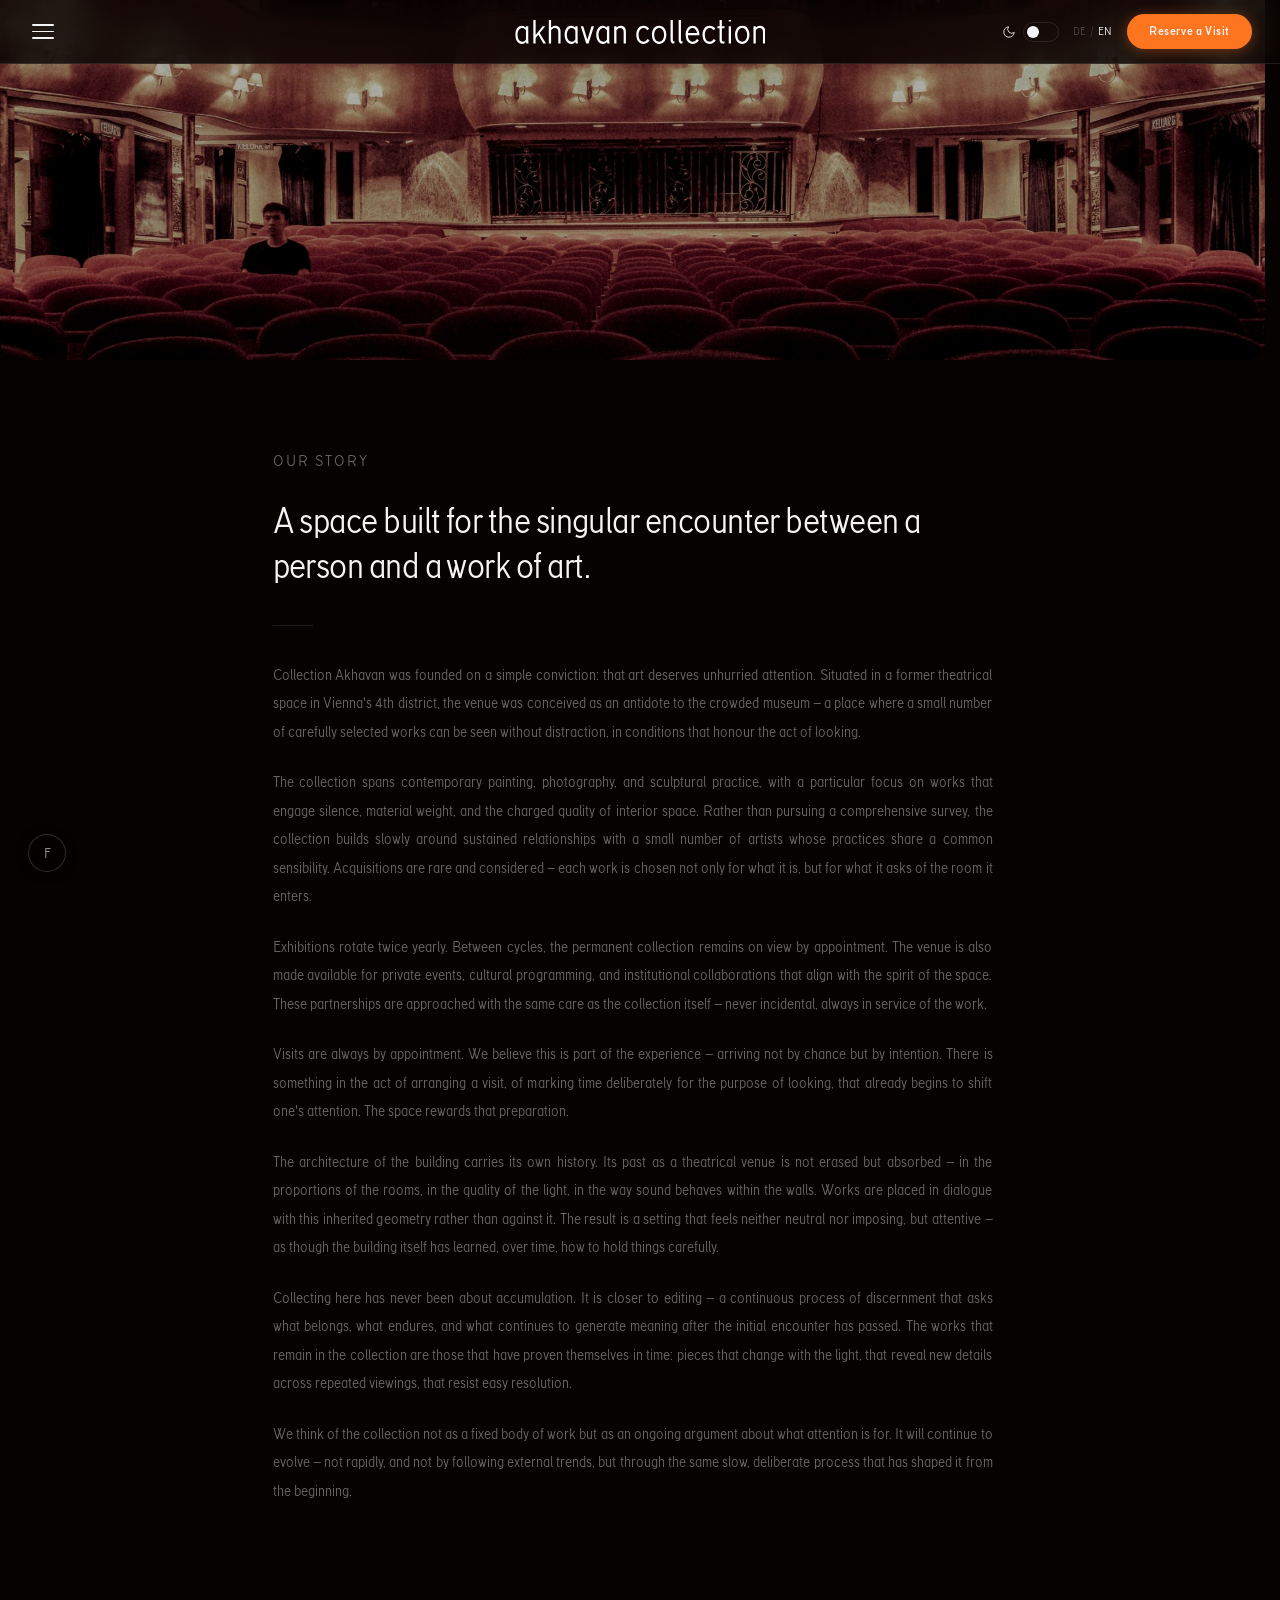
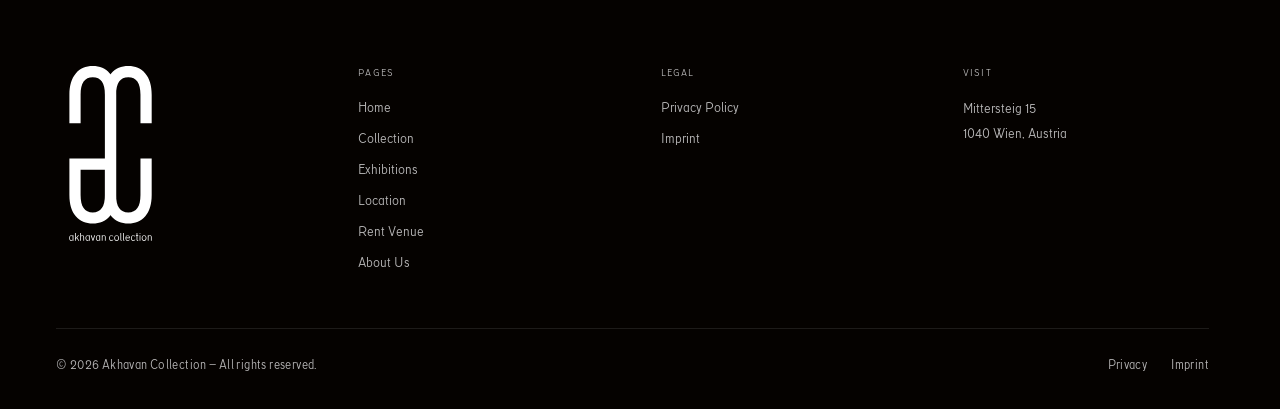
==== commit bf4d7d91: "Apply batch feedback: nav swap, Rent Venue page, location redesign, exhibitions full-bleed - Navbar:" ====
--- a/about.html
+++ b/about.html
@@ -21,14 +21,14 @@
       <img src="assets/logo/wordmark.svg" alt="Collection Akhavan" />
     </a>
     <div class="header__right">
+      <div class="mode-wrap">
+        <span class="mode-icon" id="modeIcon"></span>
+        <button class="mode-capsule" id="modeCapsule" aria-label="Toggle day / night mode"></button>
+      </div>
       <div class="lang-toggle">
         <button data-lang="de">DE</button>
         <span class="sep">/</span>
         <button data-lang="en" class="active">EN</button>
-      </div>
-      <div class="mode-wrap">
-        <span class="mode-icon" id="modeIcon"></span>
-        <button class="mode-capsule" id="modeCapsule" aria-label="Toggle day / night mode"></button>
       </div>
       <button class="nav-reserve" data-reserve>Reserve a Visit</button>
     </div>
@@ -38,7 +38,7 @@
   <nav class="menu-panel" id="menuPanel">
     <div class="menu-panel__head">
       <a class="menu-panel__logo" href="index.html">
-        <img src="assets/logo/wordmark.svg" alt="Collection Akhavan" />
+        <img src="assets/logo/mainlogo.svg" alt="Collection Akhavan" />
       </a>
       <button class="icon-btn" id="menuClose" aria-label="Close menu">
         <svg viewBox="0 0 24 24" width="20" height="20"><line x1="5" y1="5" x2="19" y2="19"/><line x1="19" y1="5" x2="5" y2="19"/></svg>
@@ -49,6 +49,7 @@
       <a href="collection.html">Collection</a>
       <a href="exhibitions.html">Exhibitions</a>
       <a href="location.html">Location</a>
+      <a href="rent-venue.html">Rent Venue</a>
       <a href="about.html">About Us</a>
     </nav>
     <div class="menu-panel__foot">
@@ -128,6 +129,7 @@
           <li><a href="collection.html">Collection</a></li>
           <li><a href="exhibitions.html">Exhibitions</a></li>
           <li><a href="location.html">Location</a></li>
+          <li><a href="rent-venue.html">Rent Venue</a></li>
           <li><a href="about.html">About Us</a></li>
         </ul>
       </div>
--- a/css/styles.css
+++ b/css/styles.css
@@ -456,7 +456,7 @@
   margin-bottom: 48px;
 }
 .menu-panel__logo img {
-  height: 26px;
+  height: 44px;
   width: auto;
   filter: brightness(0) invert(1);
   transition: filter .35s;
@@ -637,7 +637,7 @@
 }
 .hero__tagline {
   display: block;
-  font-size: 17px;
+  font-size: 21px;
   font-weight: 500;
   color: var(--porcelain);
   line-height: 1.65;
@@ -1000,19 +1000,17 @@
   line-height: 1.2;
 }
 
-/* Exhibition rows */
+/* Exhibition rows — full-bleed, image covers 50vw */
 .exhb-rows {
-  max-width: 1240px;
-  margin: 0 auto;
-  padding: 88px 40px 100px;
+  padding: 88px 0 100px;
 }
 
 .exhb-row {
   display: grid;
-  grid-template-columns: 1fr 1fr;
-  gap: 56px;
-  align-items: center;
-  margin-bottom: 110px;
+  grid-template-columns: 50% 50%;
+  gap: 0;
+  align-items: stretch;
+  margin-bottom: 8px;
 }
 .exhb-row:last-child { margin-bottom: 0; }
 
@@ -1020,13 +1018,21 @@
 .exhb-row--rev .exhb-img { order: 2; }
 .exhb-row--rev .exhb-info { order: 1; }
 
-/* Exhibition image */
+/* Exhibition image — full bleed to viewport edge */
 .exhb-img {
   position: relative;
-  border-radius: var(--radius-img);
   overflow: hidden;
-  aspect-ratio: 3/4;
+  min-height: 640px;
   cursor: pointer;
+  border-radius: 0;
+}
+/* Ex I (image left) — round right corners only */
+.exhb-row:not(.exhb-row--rev) .exhb-img {
+  border-radius: 0 var(--radius-img) var(--radius-img) 0;
+}
+/* Ex II (image right) — round left corners only */
+.exhb-row--rev .exhb-img {
+  border-radius: var(--radius-img) 0 0 var(--radius-img);
 }
 .exhb-img img,
 .exhb-img .art-ph {
@@ -1062,7 +1068,7 @@
 }
 
 /* Exhibition info */
-.exhb-info { padding: 8px 0; }
+.exhb-info { padding: 64px 80px; }
 
 .exhb-info__num {
   font-size: 10px;
@@ -1162,16 +1168,16 @@
 
 .location-main {
   display: grid;
-  grid-template-columns: 1.15fr 1fr;
-  gap: 64px;
-  margin-bottom: 80px;
-  align-items: start;
+  grid-template-columns: 55% 1fr;
+  gap: 0;
+  align-items: stretch;
+  margin: 60px 0 0;
 }
 
 .location-map-box {
-  border-radius: var(--radius-img);
+  border-radius: 0 var(--radius-img) var(--radius-img) 0;
   overflow: hidden;
-  aspect-ratio: 4/3;
+  min-height: 560px;
   background: var(--border);
 }
 .location-map-box iframe {
@@ -1185,7 +1191,7 @@
 body.light .location-map-box iframe { filter: grayscale(.4); }
 .location-map-box:hover iframe { filter: grayscale(0); }
 
-.location-info { padding-top: 8px; }
+.location-info { padding: 60px 64px 60px 72px; }
 .location-info__label {
   font-size: 10px;
   font-weight: 600;
@@ -1260,12 +1266,60 @@
 }
 .location-photo-slide:hover img { transform: scale(1.04); }
 
+/* Location 9-photo grid */
+.loc-photo-grid {
+  margin-top: 60px;
+}
+
 /* Venue rental form */
 .venue-rental {
   max-width: 660px;
   margin: 0 auto;
   padding-top: 80px;
   border-top: 1px solid var(--border);
+}
+
+/* Rent Venue page cover (reuses loc-cover structure) */
+.rent-cover {
+  position: relative;
+  width: 100%;
+  height: 40vh;
+  overflow: hidden;
+  min-height: 260px;
+  border-radius: 0 0 var(--radius-img) var(--radius-img);
+}
+.rent-cover img {
+  width: 100%;
+  height: 100%;
+  object-fit: cover;
+  object-position: center 30%;
+  transform: scale(1.08);
+}
+.rent-cover__caption {
+  position: absolute;
+  inset: 0;
+  padding-top: var(--nav-h);
+  display: flex;
+  flex-direction: column;
+  align-items: center;
+  justify-content: center;
+  background: rgba(5,2,0,.42);
+  text-align: center;
+}
+.rent-cover__label {
+  font-size: 10px;
+  font-weight: 600;
+  letter-spacing: 0.14em;
+  text-transform: uppercase;
+  color: rgba(244,244,244,.75);
+  margin-bottom: 12px;
+}
+.rent-cover__title {
+  font-size: 38px;
+  font-weight: 500;
+  color: var(--porcelain);
+  letter-spacing: -0.01em;
+  line-height: 1.2;
 }
 .venue-rental__title {
   font-size: 38px;
@@ -1425,6 +1479,7 @@
   line-height: 1.9;
   color: var(--fg-dim);
   margin-bottom: 22px;
+  text-align: justify;
 }
 .about-body p:last-child { margin-bottom: 0; }
 
@@ -1465,6 +1520,17 @@
   height: 200px;
   object-fit: cover;
   object-position: center 30%;
+}
+/* Moved card — natural portrait height + 50px taller */
+#exhibitionGrid .collection-item--taller {
+  min-height: 685px;
+  overflow: hidden;
+}
+#exhibitionGrid .collection-item--taller img {
+  width: 100%;
+  height: 100%;
+  object-fit: cover;
+  object-position: center center;
 }
 
 /* ============================================================
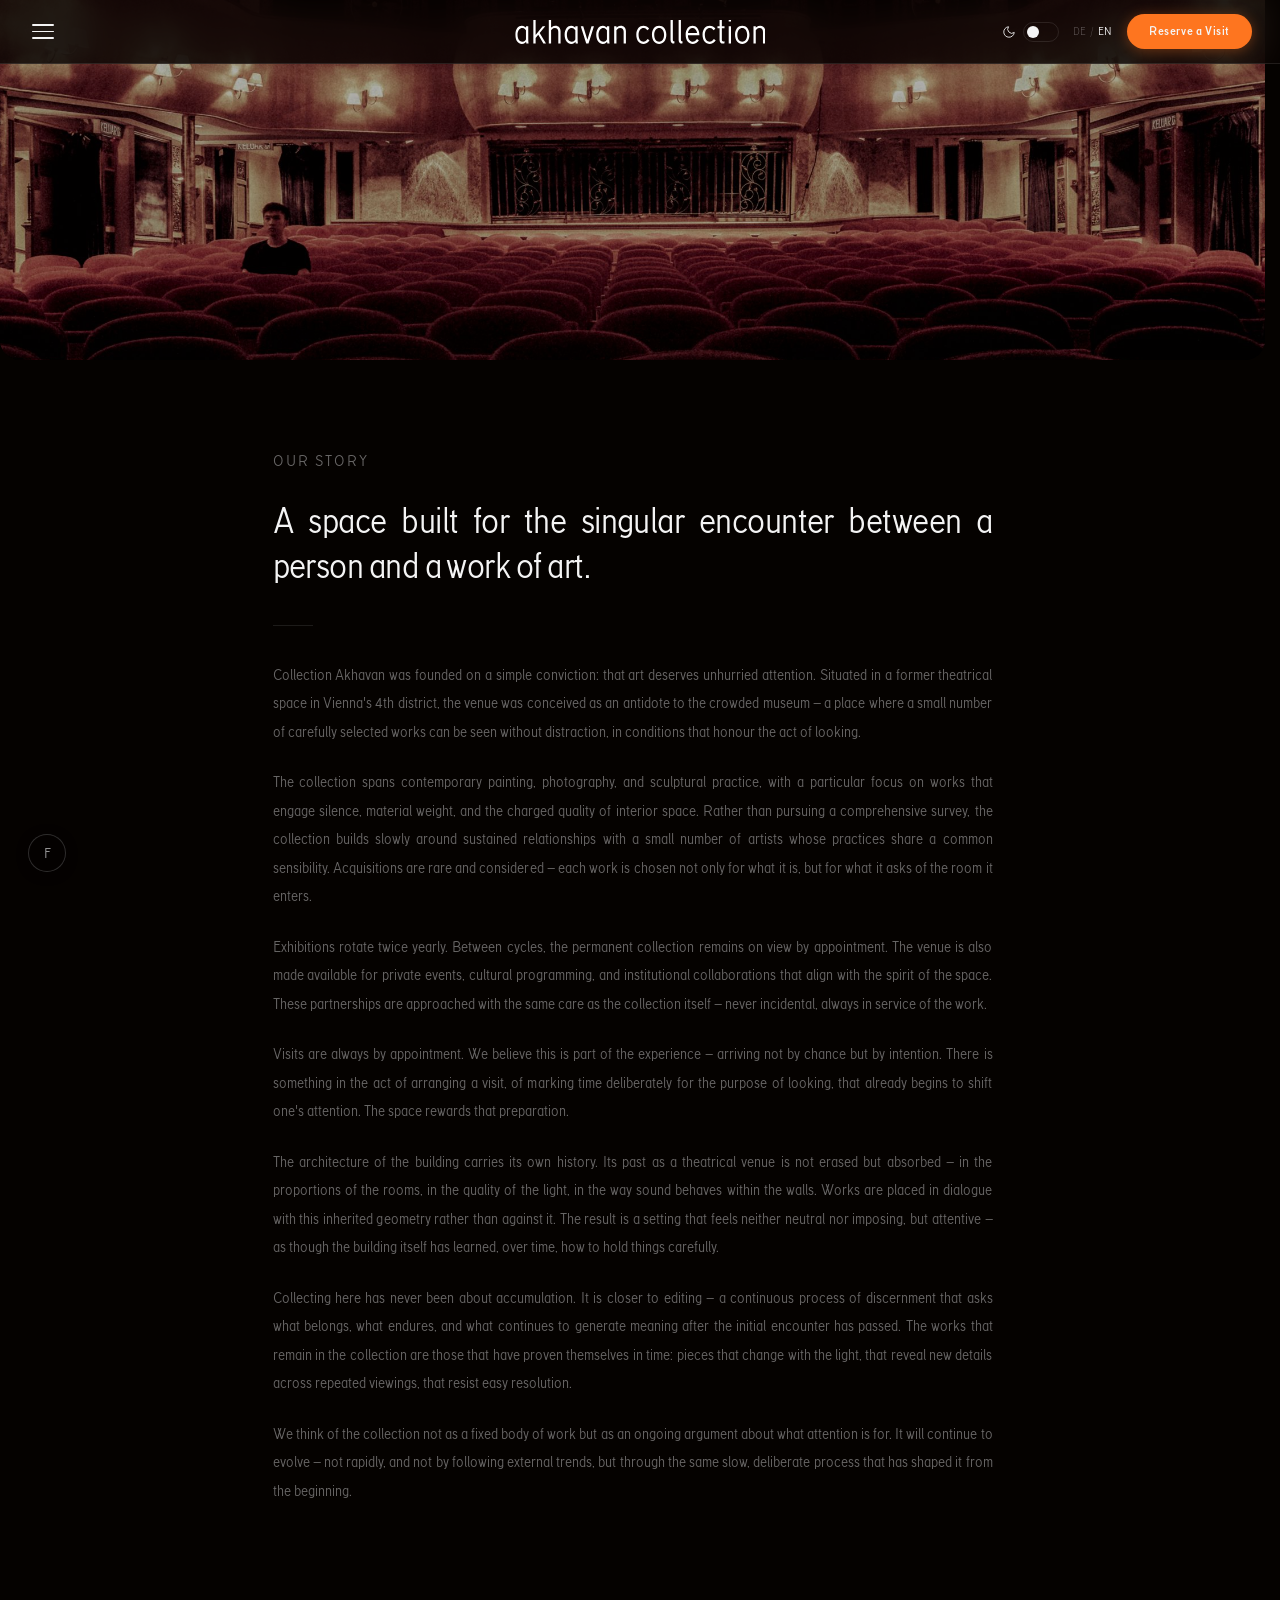
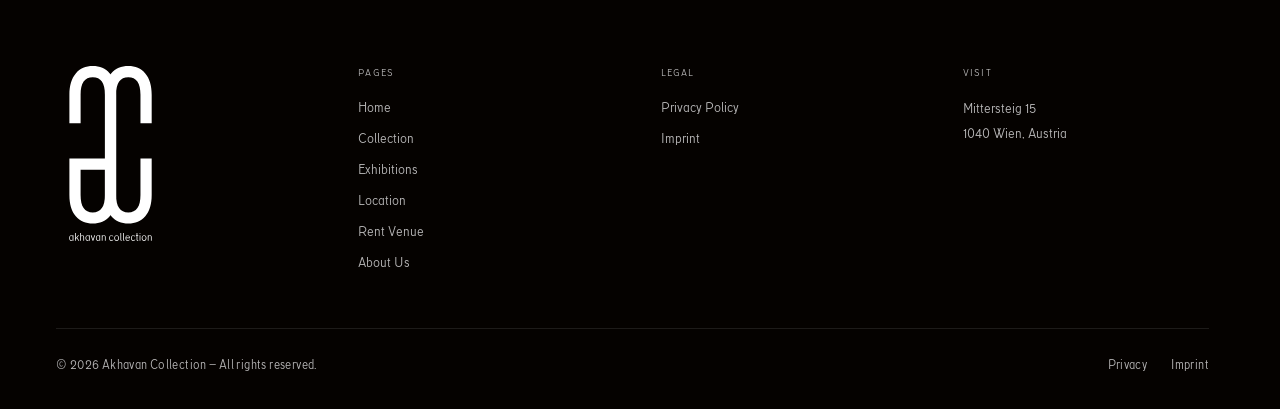
==== commit 8a6bff07: "Fix batch of UI issues: exhibitions, location, about, menu icon, date picker - Side menu: replace ma" ====
--- a/about.html
+++ b/about.html
@@ -38,7 +38,7 @@
   <nav class="menu-panel" id="menuPanel">
     <div class="menu-panel__head">
       <a class="menu-panel__logo" href="index.html">
-        <img src="assets/logo/mainlogo.svg" alt="Collection Akhavan" />
+        <img src="assets/icons/Artboard 17.svg" alt="Collection Akhavan" />
       </a>
       <button class="icon-btn" id="menuClose" aria-label="Close menu">
         <svg viewBox="0 0 24 24" width="20" height="20"><line x1="5" y1="5" x2="19" y2="19"/><line x1="19" y1="5" x2="5" y2="19"/></svg>
--- a/css/styles.css
+++ b/css/styles.css
@@ -1002,7 +1002,7 @@
 
 /* Exhibition rows — full-bleed, image covers 50vw */
 .exhb-rows {
-  padding: 88px 0 100px;
+  padding: 5px 0 100px;
 }
 
 .exhb-row {
@@ -1010,7 +1010,7 @@
   grid-template-columns: 50% 50%;
   gap: 0;
   align-items: stretch;
-  margin-bottom: 8px;
+  margin-bottom: 5px;
 }
 .exhb-row:last-child { margin-bottom: 0; }
 
@@ -1022,9 +1022,11 @@
 .exhb-img {
   position: relative;
   overflow: hidden;
-  min-height: 640px;
+  min-height: 90vh;
   cursor: pointer;
   border-radius: 0;
+  transform: translateZ(0);
+  -webkit-mask-image: -webkit-radial-gradient(white, black);
 }
 /* Ex I (image left) — round right corners only */
 .exhb-row:not(.exhb-row--rev) .exhb-img {
@@ -1171,16 +1173,19 @@
   grid-template-columns: 55% 1fr;
   gap: 0;
   align-items: stretch;
-  margin: 60px 0 0;
+  margin: 5px 0 0;
 }
 
 .location-map-box {
+  position: relative;
   border-radius: 0 var(--radius-img) var(--radius-img) 0;
   overflow: hidden;
   min-height: 560px;
   background: var(--border);
 }
 .location-map-box iframe {
+  position: absolute;
+  inset: 0;
   width: 100%;
   height: 100%;
   border: none;
@@ -1266,10 +1271,28 @@
 }
 .location-photo-slide:hover img { transform: scale(1.04); }
 
-/* Location 9-photo grid */
+/* Location 9-photo grid — simple 3×3 CSS grid */
 .loc-photo-grid {
-  margin-top: 60px;
-}
+  display: grid !important;
+  grid-template-columns: repeat(3, 1fr);
+  gap: 5px;
+  columns: unset !important;
+  padding: 5px;
+  margin-top: 5px;
+}
+.loc-photo-grid .collection-item {
+  aspect-ratio: 1;
+  margin-bottom: 0;
+  break-inside: unset;
+}
+.loc-photo-grid .collection-item img {
+  width: 100%;
+  height: 100%;
+  object-fit: cover;
+  display: block;
+  transform: scale(1.08);
+}
+.loc-photo-grid .collection-item:hover img { transform: scale(1.13); }
 
 /* Venue rental form */
 .venue-rental {
@@ -1390,6 +1413,23 @@
 .form__textarea { min-height: 130px; resize: vertical; line-height: 1.65; }
 .form__submit { align-self: flex-start; margin-top: 8px; }
 
+/* Date input — dark calendar picker in night mode */
+input[type="date"].form__input {
+  color-scheme: dark;
+}
+body.light input[type="date"].form__input {
+  color-scheme: light;
+}
+input[type="date"].form__input::-webkit-calendar-picker-indicator {
+  filter: invert(1) brightness(0.8);
+  cursor: pointer;
+  opacity: 0.7;
+}
+body.light input[type="date"].form__input::-webkit-calendar-picker-indicator {
+  filter: none;
+  opacity: 0.6;
+}
+
 /* View Exhibition button — white fill + glow on hover */
 .exhb-info .btn--ghost:hover {
   background: var(--porcelain);
@@ -1466,6 +1506,7 @@
   line-height: 1.25;
   letter-spacing: -0.015em;
   margin-bottom: 36px;
+  text-align: justify;
 }
 .about-body__divider {
   width: 40px;
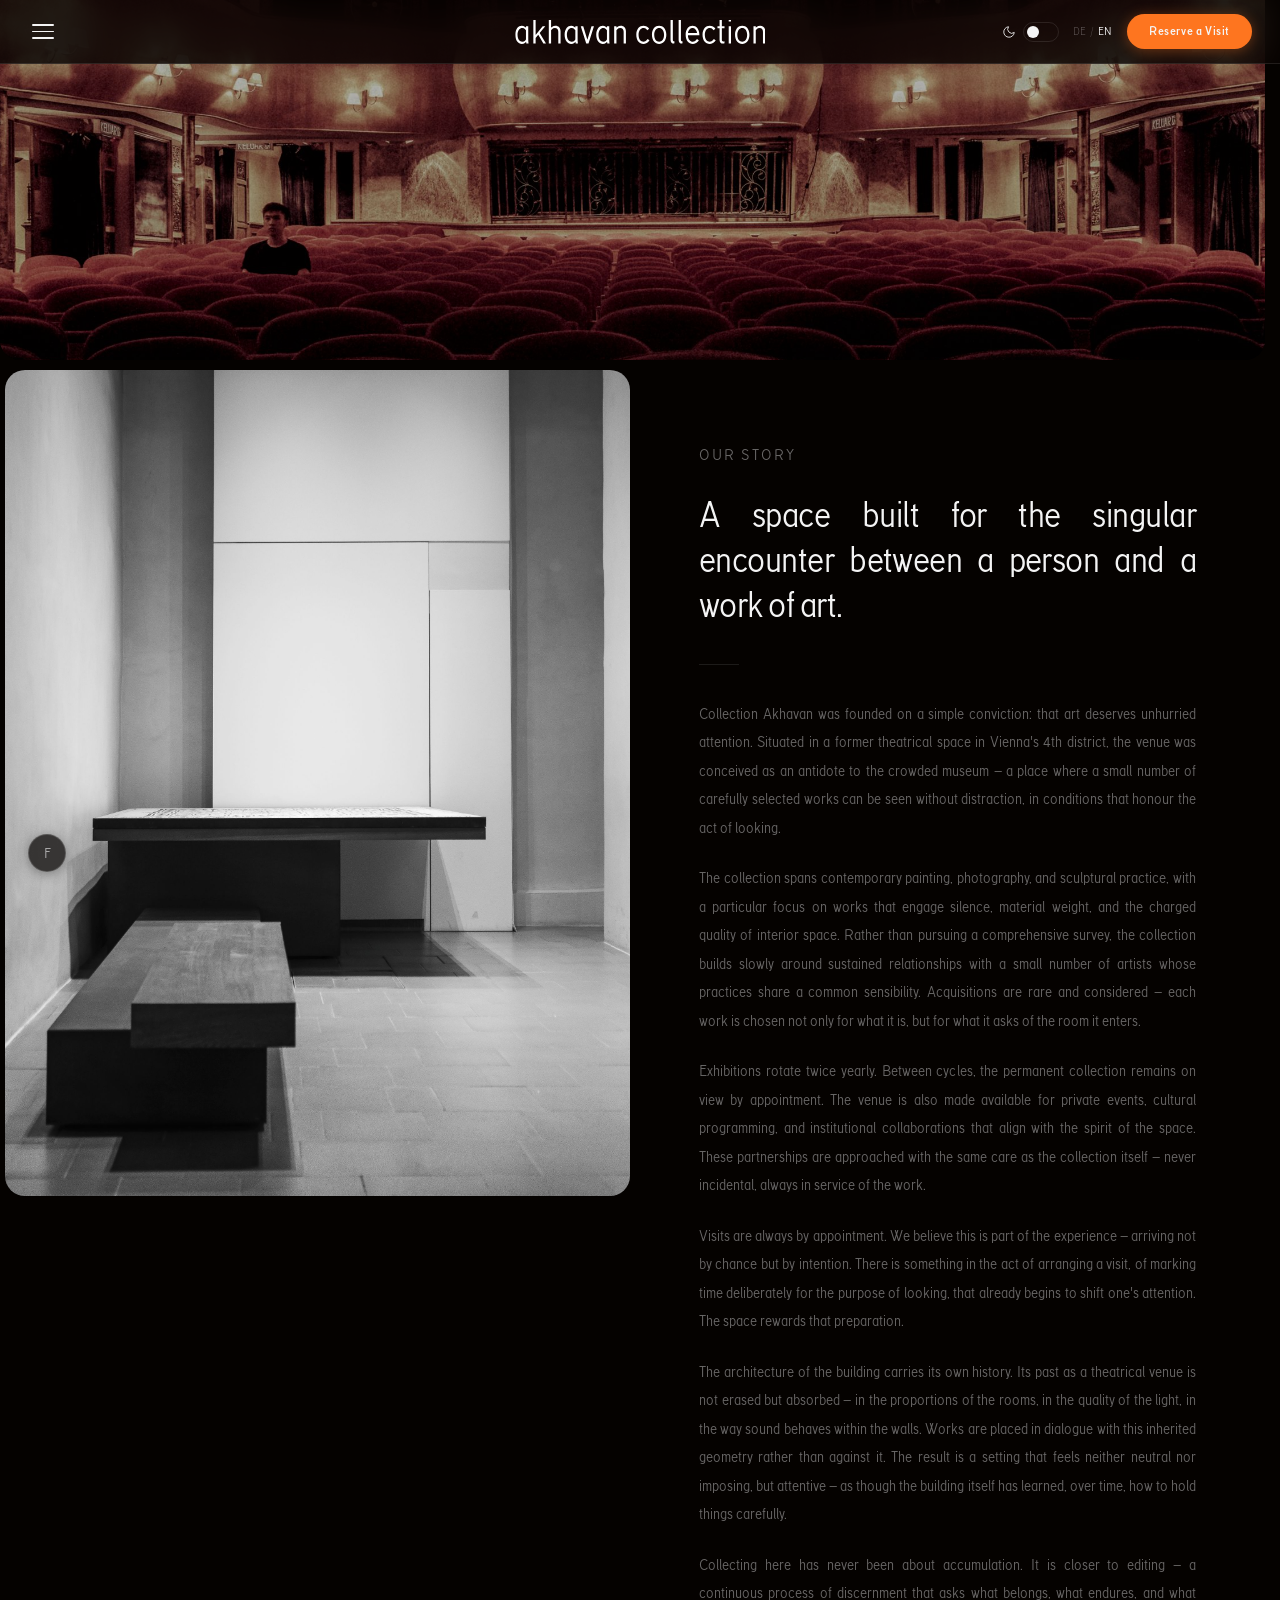
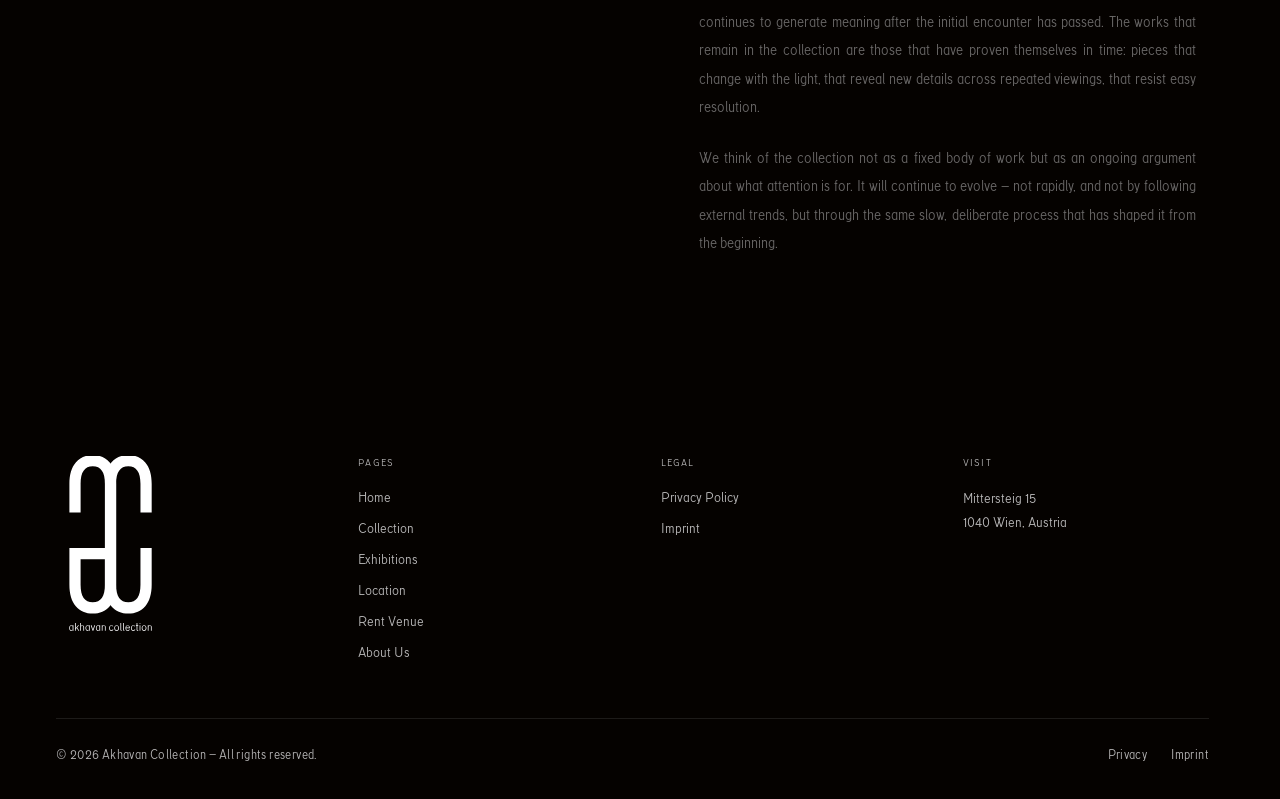
==== commit b64288f6: "Location & About: layout refinements - Location: map shrunk to 1/3 width, full rounded corners, left" ====
--- a/about.html
+++ b/about.html
@@ -6,7 +6,7 @@
   <title>About — Akhavan Collection</title>
   <link rel="icon" href="assets/favicon/white.svg" type="image/svg+xml" media="(prefers-color-scheme: dark)" />
   <link rel="icon" href="assets/favicon/black.svg" type="image/svg+xml" media="(prefers-color-scheme: light)" />
-  <link rel="stylesheet" href="css/styles.css" />
+  <link rel="stylesheet" href="css/styles.css?v=12" />
 </head>
 <body>
 
@@ -18,7 +18,9 @@
       </button>
     </div>
     <a class="header__logo" href="index.html" aria-label="Collection Akhavan">
-      <img src="assets/logo/wordmark.svg" alt="Collection Akhavan" />
+      <img class="logo--wordmark" src="assets/logo/wordmark.svg" alt="Collection Akhavan" />
+      <img class="logo--icon logo--icon-dark" src="assets/icons/Artboard 17.svg" alt="Collection Akhavan" />
+      <img class="logo--icon logo--icon-light" src="assets/icons/Artboard 17 copy.svg" alt="Collection Akhavan" />
     </a>
     <div class="header__right">
       <div class="mode-wrap">
@@ -53,6 +55,11 @@
       <a href="about.html">About Us</a>
     </nav>
     <div class="menu-panel__foot">
+      <div class="menu-lang-toggle">
+        <button data-lang="de">DE</button>
+        <span class="sep">/</span>
+        <button data-lang="en" class="active">EN</button>
+      </div>
       <a href="privacy.html">Privacy Policy</a>
       <a href="imprint.html">Imprint</a>
     </div>
@@ -68,14 +75,13 @@
     </div>
     <div class="reserve-panel__body">
       <p class="reserve-panel__intro">Visits to Collection Akhavan are by appointment. Select a date and time below — we look forward to welcoming you.</p>
-      <div class="calendly-wrap">
-        <div class="cly-dark calendly-inline-widget" data-url="https://calendly.com/designography96/visit-akhavan-collection?background_color=050200&text_color=f4f4f4&primary_color=fe751f" style="min-width:320px;height:700px;"></div>
-        <div class="cly-light calendly-inline-widget" data-url="https://calendly.com/designography96/visit-akhavan-collection?background_color=f4f4f4&text_color=050200&primary_color=050200" style="min-width:320px;height:700px;"></div>
+      <div class="cal-wrap">
+        <div class="cal-dark" style="width:100%;height:100%;overflow:scroll" id="my-cal-dark"></div>
+        <div class="cal-light" style="width:100%;height:100%;overflow:scroll" id="my-cal-light"></div>
       </div>
     </div>
   </aside>
 
-  <script type="text/javascript" src="https://assets.calendly.com/assets/external/widget.js" async></script>
   <div class="overlay" id="overlay"></div>
 
   <!-- ===== MAIN ===== -->
@@ -87,29 +93,37 @@
       <div class="about-cover__grad"></div>
     </section>
 
-    <!-- Body text -->
-    <div class="about-body">
-      <p class="about-body__label">Our Story</p>
+    <!-- Sticky split: image left / text right -->
+    <div class="about-split">
 
-      <h2 class="about-body__heading">
-        A space built for the singular encounter between a person and a work of art.
-      </h2>
+      <div class="about-split__img">
+        <img src="assets/images/home/grid-01-minimalist-interior.jpg" alt="Akhavan Collection interior" />
+      </div>
 
-      <div class="about-body__divider"></div>
+      <div class="about-body">
+        <p class="about-body__label">Our Story</p>
 
-      <p>Collection Akhavan was founded on a simple conviction: that art deserves unhurried attention. Situated in a former theatrical space in Vienna's 4th district, the venue was conceived as an antidote to the crowded museum — a place where a small number of carefully selected works can be seen without distraction, in conditions that honour the act of looking.</p>
+        <h2 class="about-body__heading">
+          A space built for the singular encounter between a person and a work of art.
+        </h2>
 
-      <p>The collection spans contemporary painting, photography, and sculptural practice, with a particular focus on works that engage silence, material weight, and the charged quality of interior space. Rather than pursuing a comprehensive survey, the collection builds slowly around sustained relationships with a small number of artists whose practices share a common sensibility. Acquisitions are rare and considered — each work is chosen not only for what it is, but for what it asks of the room it enters.</p>
+        <div class="about-body__divider"></div>
 
-      <p>Exhibitions rotate twice yearly. Between cycles, the permanent collection remains on view by appointment. The venue is also made available for private events, cultural programming, and institutional collaborations that align with the spirit of the space. These partnerships are approached with the same care as the collection itself — never incidental, always in service of the work.</p>
+        <p>Collection Akhavan was founded on a simple conviction: that art deserves unhurried attention. Situated in a former theatrical space in Vienna's 4th district, the venue was conceived as an antidote to the crowded museum — a place where a small number of carefully selected works can be seen without distraction, in conditions that honour the act of looking.</p>
 
-      <p>Visits are always by appointment. We believe this is part of the experience — arriving not by chance but by intention. There is something in the act of arranging a visit, of marking time deliberately for the purpose of looking, that already begins to shift one's attention. The space rewards that preparation.</p>
+        <p>The collection spans contemporary painting, photography, and sculptural practice, with a particular focus on works that engage silence, material weight, and the charged quality of interior space. Rather than pursuing a comprehensive survey, the collection builds slowly around sustained relationships with a small number of artists whose practices share a common sensibility. Acquisitions are rare and considered — each work is chosen not only for what it is, but for what it asks of the room it enters.</p>
 
-      <p>The architecture of the building carries its own history. Its past as a theatrical venue is not erased but absorbed — in the proportions of the rooms, in the quality of the light, in the way sound behaves within the walls. Works are placed in dialogue with this inherited geometry rather than against it. The result is a setting that feels neither neutral nor imposing, but attentive — as though the building itself has learned, over time, how to hold things carefully.</p>
+        <p>Exhibitions rotate twice yearly. Between cycles, the permanent collection remains on view by appointment. The venue is also made available for private events, cultural programming, and institutional collaborations that align with the spirit of the space. These partnerships are approached with the same care as the collection itself — never incidental, always in service of the work.</p>
 
-      <p>Collecting here has never been about accumulation. It is closer to editing — a continuous process of discernment that asks what belongs, what endures, and what continues to generate meaning after the initial encounter has passed. The works that remain in the collection are those that have proven themselves in time: pieces that change with the light, that reveal new details across repeated viewings, that resist easy resolution.</p>
+        <p>Visits are always by appointment. We believe this is part of the experience — arriving not by chance but by intention. There is something in the act of arranging a visit, of marking time deliberately for the purpose of looking, that already begins to shift one's attention. The space rewards that preparation.</p>
 
-      <p>We think of the collection not as a fixed body of work but as an ongoing argument about what attention is for. It will continue to evolve — not rapidly, and not by following external trends, but through the same slow, deliberate process that has shaped it from the beginning.</p>
+        <p>The architecture of the building carries its own history. Its past as a theatrical venue is not erased but absorbed — in the proportions of the rooms, in the quality of the light, in the way sound behaves within the walls. Works are placed in dialogue with this inherited geometry rather than against it. The result is a setting that feels neither neutral nor imposing, but attentive — as though the building itself has learned, over time, how to hold things carefully.</p>
+
+        <p>Collecting here has never been about accumulation. It is closer to editing — a continuous process of discernment that asks what belongs, what endures, and what continues to generate meaning after the initial encounter has passed. The works that remain in the collection are those that have proven themselves in time: pieces that change with the light, that reveal new details across repeated viewings, that resist easy resolution.</p>
+
+        <p>We think of the collection not as a fixed body of work but as an ongoing argument about what attention is for. It will continue to evolve — not rapidly, and not by following external trends, but through the same slow, deliberate process that has shaped it from the beginning.</p>
+      </div>
+
     </div>
 
   </main>
@@ -119,7 +133,8 @@
     <div class="footer__top">
       <div class="footer__brand-col">
         <a class="footer__brand-logo" href="index.html">
-          <img src="assets/logo/mainlogo.svg" alt="Collection Akhavan" />
+          <img class="logo--main" src="assets/logo/mainlogo.svg" alt="Collection Akhavan" />
+          <img class="logo--wordmark-footer" src="assets/logo/wordmark.svg" alt="Collection Akhavan" />
         </a>
       </div>
       <div>
@@ -156,5 +171,29 @@
 
   <script src="js/main.js"></script>
   <script src="js/feedback.js"></script>
+  <script type="text/javascript">
+  (function (C, A, L) { let p = function (a, ar) { a.q.push(ar); }; let d = C.document; C.Cal = C.Cal || function () { let cal = C.Cal; let ar = arguments; if (!cal.loaded) { cal.ns = {}; cal.q = cal.q || []; d.head.appendChild(d.createElement("script")).src = A; cal.loaded = true; } if (ar[0] === L) { const api = function () { p(api, arguments); }; const namespace = ar[1]; api.q = api.q || []; if(typeof namespace === "string"){cal.ns[namespace] = cal.ns[namespace] || api;p(cal.ns[namespace], ar);p(cal, ["initNamespace", namespace]);} else p(cal, ar); return;} p(cal, ar); }; })(window, "https://app.cal.com/embed/embed.js", "init");
+  Cal.config = Cal.config || {};
+  Cal.config.forwardQueryParams = true;
+
+  /* Night mode embed */
+  Cal("init", "cal-dark", {origin:"https://app.cal.com"});
+  Cal.ns["cal-dark"]("inline", {
+    elementOrSelector:"#my-cal-dark",
+    config: {"layout":"month_view","theme":"dark","useSlotsViewOnSmallScreen":"true"},
+    calLink: "designography-support-48tu6f/visit-akhavan-collection",
+  });
+  Cal.ns["cal-dark"]("ui", {"theme":"dark","cssVarsPerTheme":{"dark":{"cal-brand":"#f4f4f4","cal-brand-emphasis":"#ffffff","cal-text":"#f4f4f4","cal-bg":"#050200","cal-bg-emphasis":"#050200","cal-border":"rgba(244,244,244,0.1)"}},"hideEventTypeDetails":false,"layout":"month_view"});
+
+  /* Day mode embed */
+  Cal("init", "cal-light", {origin:"https://app.cal.com"});
+  Cal.ns["cal-light"]("inline", {
+    elementOrSelector:"#my-cal-light",
+    config: {"layout":"month_view","theme":"light","useSlotsViewOnSmallScreen":"true"},
+    calLink: "designography-support-48tu6f/visit-akhavan-collection",
+  });
+  Cal.ns["cal-light"]("ui", {"theme":"light","cssVarsPerTheme":{"light":{"cal-brand":"#050200","cal-brand-emphasis":"#000000","cal-text":"#050200","cal-bg":"#f4f4f4","cal-bg-emphasis":"#e8e8e8","cal-border":"rgba(5,2,0,0.1)"}},"hideEventTypeDetails":false,"layout":"month_view"});
+  </script>
+  <button class="reserve-float" data-reserve aria-label="Reserve a Visit">Reserve a Visit</button>
 </body>
 </html>
--- a/css/styles.css
+++ b/css/styles.css
@@ -547,7 +547,7 @@
 .reserve-panel__body {
   flex: 1;
   overflow-y: auto;
-  padding: 16px 28px 0;
+  padding: 16px 20px 20px;
   display: flex;
   flex-direction: column;
   gap: 10px;
@@ -560,22 +560,20 @@
   line-height: 1.65;
 }
 
-.calendly-wrap {
-  border-radius: 0;
-  overflow: visible;
-  background: transparent;
+.cal-wrap {
   flex: 1;
-  margin: 0 -28px;
-}
-.calendly-wrap .calendly-inline-widget {
-  min-width: 100% !important;
+  height: min(520px, calc(100vh - 220px));
+  overflow: hidden;
+  border-radius: 12px;
+}
+.cal-wrap > div {
   width: 100% !important;
-  height: 680px;
-}
-/* Dual Calendly widgets — one per mode */
-.cly-light { display: none; }
-body.light .cly-dark  { display: none; }
-body.light .cly-light { display: block; }
+  height: 100% !important;
+}
+/* Dual Cal.com embeds — one per mode */
+.cal-light { display: none; }
+body.light .cal-dark  { display: none; }
+body.light .cal-light { display: block; }
 
 /* ============================================================
    OVERLAY
@@ -1022,7 +1020,8 @@
 .exhb-img {
   position: relative;
   overflow: hidden;
-  min-height: 90vh;
+  height: 94vh;
+  min-height: 420px;
   cursor: pointer;
   border-radius: 0;
   transform: translateZ(0);
@@ -1120,14 +1119,15 @@
 /* ============================================================
    LOCATION PAGE
    ============================================================ */
-/* Location cover */
+/* Location cover — 40vh of the 100vh first-screen */
 .loc-cover {
   position: relative;
   width: 100%;
   height: 40vh;
+  min-height: 220px;
   overflow: hidden;
-  min-height: 260px;
   border-radius: 0 0 var(--radius-img) var(--radius-img);
+  flex-shrink: 0;
 }
 .loc-cover img {
   width: 100%;
@@ -1170,18 +1170,20 @@
 
 .location-main {
   display: grid;
-  grid-template-columns: 55% 1fr;
+  grid-template-columns: 33.33% 1fr;
   gap: 0;
   align-items: stretch;
   margin: 5px 0 0;
+  height: calc(60vh - 5px);
+  min-height: 380px;
 }
 
 .location-map-box {
   position: relative;
-  border-radius: 0 var(--radius-img) var(--radius-img) 0;
+  border-radius: var(--radius-img);
   overflow: hidden;
-  min-height: 560px;
   background: var(--border);
+  margin: 5px 0 5px 5px;
 }
 .location-map-box iframe {
   position: absolute;
@@ -1196,44 +1198,53 @@
 body.light .location-map-box iframe { filter: grayscale(.4); }
 .location-map-box:hover iframe { filter: grayscale(0); }
 
-.location-info { padding: 60px 64px 60px 72px; }
+.location-info {
+  padding: 0;
+  display: flex;
+  flex-direction: column;
+}
+.location-info__split {
+  display: grid;
+  grid-template-columns: 1fr 1px 1fr;
+  flex: 1;
+}
+.location-info__col {
+  padding: 48px 52px;
+}
+.location-info__vdivider {
+  background: var(--border);
+}
 .location-info__label {
-  font-size: 10px;
+  font-size: 9px;
   font-weight: 600;
-  letter-spacing: 0.14em;
+  letter-spacing: 0.16em;
   text-transform: uppercase;
   color: var(--fg-dim);
   margin-bottom: 20px;
 }
-.location-info__cols {
-  display: grid;
-  grid-template-columns: 1fr 1fr;
-  gap: 32px;
-  align-items: start;
-  margin-bottom: 36px;
-}
 .location-info__address {
-  font-size: 34px;
-  font-weight: 500;
-  line-height: 1.3;
+  font-size: 30px;
+  font-weight: 400;
+  line-height: 1.35;
   letter-spacing: -0.01em;
 }
+.location-info__hours-row {
+  display: flex;
+  justify-content: space-between;
+  gap: 16px;
+  font-size: 13px;
+  font-weight: 400;
+  color: var(--fg);
+  line-height: 2.2;
+}
+.location-info__note {
+  margin-top: 14px;
+  font-size: 12px;
+  color: var(--fg-dim);
+  line-height: 1.75;
+}
 .location-info__dir {
-  margin-top: 4px;
-}
-.location-info__hours-label {
-  font-size: 10px;
-  font-weight: 600;
-  letter-spacing: 0.12em;
-  text-transform: uppercase;
-  color: var(--fg-dim);
-  margin-bottom: 14px;
-}
-.location-info__hours p {
-  font-size: 13px;
-  font-weight: 500;
-  color: var(--fg-dim);
-  line-height: 1.7;
+  margin-top: 32px;
 }
 
 
@@ -1413,21 +1424,25 @@
 .form__textarea { min-height: 130px; resize: vertical; line-height: 1.65; }
 .form__submit { align-self: flex-start; margin-top: 8px; }
 
-/* Date input — dark calendar picker in night mode */
+/* Date input — dark picker in night mode, no blue accent */
 input[type="date"].form__input {
   color-scheme: dark;
+  accent-color: #f4f4f4;
 }
 body.light input[type="date"].form__input {
   color-scheme: light;
+  accent-color: #050200;
 }
 input[type="date"].form__input::-webkit-calendar-picker-indicator {
-  filter: invert(1) brightness(0.8);
+  filter: brightness(0) invert(1);
   cursor: pointer;
-  opacity: 0.7;
+  opacity: 0.85;
+  padding: 2px;
+  border-radius: 3px;
 }
 body.light input[type="date"].form__input::-webkit-calendar-picker-indicator {
-  filter: none;
-  opacity: 0.6;
+  filter: brightness(0);
+  opacity: 0.55;
 }
 
 /* View Exhibition button — white fill + glow on hover */
@@ -1487,10 +1502,43 @@
   background: rgba(5,2,0,.32);
 }
 
+/* About sticky split layout */
+.about-split {
+  display: grid;
+  grid-template-columns: 1fr 1fr;
+  gap: 5px;
+  padding: 5px;
+  align-items: start;
+  margin-top: 5px;
+}
+
+.about-split__img {
+  position: sticky;
+  top: calc(var(--nav-h) + 5px);
+  height: calc(100vh - var(--nav-h) - 10px);
+  border-radius: var(--radius-img);
+  overflow: hidden;
+}
+
+.about-split__img img {
+  width: 100%;
+  height: 100%;
+  object-fit: cover;
+  object-position: center 40%;
+  transition: transform .65s var(--ease);
+}
+
 .about-body {
   max-width: 800px;
   margin: 88px auto;
   padding: 0 40px;
+}
+
+/* When about-body lives inside the split, override to fill the column */
+.about-split .about-body {
+  max-width: none;
+  margin: 0;
+  padding: 72px 64px 120px;
 }
 .about-body__label {
   font-size: 10px;
@@ -1524,18 +1572,56 @@
 }
 .about-body p:last-child { margin-bottom: 0; }
 
+/* Collection page — explicit 3-column grid with aligned bottoms */
+#collectionGrid.collection-grid {
+  display: grid;
+  grid-template-columns: 1fr 1fr 1fr;
+  gap: 5px;
+  align-items: stretch;
+  columns: unset;
+}
+#collectionGrid .exhb-col {
+  display: flex;
+  flex-direction: column;
+  gap: 5px;
+}
+#collectionGrid .collection-item {
+  margin-bottom: 0;
+}
+#collectionGrid .collection-item--fill {
+  flex: 1;
+  min-height: 220px;
+  overflow: hidden;
+}
+#collectionGrid .collection-item--fill img {
+  width: 100%;
+  height: 100%;
+  object-fit: cover;
+}
+
 /* Exhibition detail — explicit 3-column grid */
 #exhibitionGrid.collection-grid {
   display: grid;
   grid-template-columns: 1fr 1fr 1fr;
   gap: 5px;
-  align-items: start;
+  align-items: stretch;
   columns: unset;
 }
 #exhibitionGrid .exhb-col {
   display: flex;
   flex-direction: column;
   gap: 5px;
+}
+/* Last item in each column stretches to align all column bottoms */
+#exhibitionGrid .collection-item--fill {
+  flex: 1;
+  min-height: 220px;
+  overflow: hidden;
+}
+#exhibitionGrid .collection-item--fill img {
+  width: 100%;
+  height: 100%;
+  object-fit: cover;
 }
 #exhibitionGrid .collection-item {
   margin-bottom: 0;
@@ -1721,6 +1807,38 @@
 .reveal-delay-3 { transition-delay: 0.32s; }
 
 /* ============================================================
+   MOBILE EXTRAS — icon logos, footer wordmark, floating button
+   ============================================================ */
+
+/* Hide icon variants on desktop; show wordmark */
+.logo--icon { display: none; }
+/* Hide footer wordmark on desktop; show mainlogo */
+.logo--wordmark-footer { display: none; }
+/* Floating reserve button — hidden on desktop */
+.reserve-float { display: none; }
+
+/* Menu panel lang toggle (always styled for when menu is open) */
+.menu-lang-toggle {
+  display: flex;
+  align-items: center;
+  gap: 6px;
+  padding-bottom: 14px;
+  border-bottom: 1px solid var(--border);
+  margin-bottom: 4px;
+}
+.menu-lang-toggle button {
+  font-family: var(--font);
+  font-size: 12px;
+  font-weight: 300;
+  letter-spacing: 0.08em;
+  color: var(--fg-dim);
+  cursor: pointer;
+  transition: color .2s;
+}
+.menu-lang-toggle button.active { color: var(--fg); }
+.menu-lang-toggle .sep { color: var(--fg-dim); font-size: 12px; }
+
+/* ============================================================
    RESPONSIVE
    ============================================================ */
 @media (max-width: 1024px) {
@@ -1734,18 +1852,17 @@
 
   .header { padding: 0 18px; }
   .nav-reserve,
-  .lang-toggle,
-  .mode-wrap { display: none; }
-
-  /* Show mode toggle on mobile via class */
-  .mode-wrap--mobile {
-    display: flex;
-    align-items: center;
-    gap: 7px;
+  .lang-toggle { display: none; }
+
+  /* Re-flow logo into flex so it doesn't fight with absolute positioning */
+  .header__logo {
+    position: static;
+    transform: none;
   }
+  .header__logo img { height: 18px; }
 
   .home-grid { grid-template-columns: 1fr; height: auto; }
-  .home-grid__item { aspect-ratio: 3/2; }
+  .home-grid__item { height: 94vh; min-height: 260px; aspect-ratio: unset; }
 
   .footer { padding: 52px 24px 28px; }
   .footer__top { grid-template-columns: 1fr; gap: 36px; }
@@ -1766,7 +1883,7 @@
 
   .location-wrap { padding: calc(var(--nav-h) + 36px) 20px 72px; }
   .location-main { grid-template-columns: 1fr; gap: 40px; }
-  .location-info__address { font-size: 24px; }
+  .location-info__address { font-size: 26px; }
   .location-photos-strip { height: 48vh; }
 
   .venue-rental__title { font-size: 26px; }
@@ -1784,6 +1901,159 @@
 
   .text-page { padding: calc(var(--nav-h) + 48px) 24px 80px; }
   .text-page h1 { font-size: 30px; }
+
+  /* Hero */
+  .hero { min-height: 100vh; }
+  .hero__tagline { font-size: 16px; }
+  .hero__content { padding-bottom: 66px; }
+
+  /* Cover titles — collection / location / rent */
+  .coll-cover__title,
+  .loc-cover__title,
+  .rent-cover__title { font-size: 26px; }
+
+  /* Location map — needs an explicit height when stacked to 1 column */
+  .location-main { height: auto; min-height: unset; gap: 0; }
+  .location-map-box { height: 260px; border-radius: var(--radius-img); }
+  .location-info__split { grid-template-columns: 1fr; }
+  .location-info__vdivider { display: none; }
+  .location-info__col { padding: 32px 24px 36px; }
+  .location-info__address { font-size: 24px; }
+  .location-info__dir { margin-top: 24px; }
+
+  /* Location photo grid — 2 columns */
+  .loc-photo-grid { grid-template-columns: repeat(2, 1fr); }
+
+  /* About — collapse split to stacked */
+  .about-split { display: block; }
+  .about-split__img { position: static; height: 50vh; margin-bottom: 5px; border-radius: var(--radius-img); }
+  .about-split .about-body { max-width: 800px; margin: 56px auto; padding: 0 20px; }
+
+  /* Exhibition rows — reduce image height and info padding when stacked */
+  .exhb-img { height: 55vh; }
+  .exhb-info { padding: 40px 24px; }
+
+  /* Venue rental form section */
+  .venue-rental { padding: 52px 20px; }
+
+  /* Collection page — single column, reset fill items */
+  #collectionGrid.collection-grid { grid-template-columns: 1fr; }
+  #collectionGrid .collection-item--fill { flex: none; min-height: unset; }
+  #collectionGrid .collection-item--fill img { height: auto; }
+
+  /* Exhibition detail — single column, reset fill items */
+  #exhibitionGrid.collection-grid { grid-template-columns: 1fr; }
+  #exhibitionGrid .collection-item--fill { flex: none; min-height: unset; }
+  #exhibitionGrid .collection-item--fill img { height: auto; }
+
+  /* Reserve panel Cal embed — tighter on mobile */
+  .cal-wrap { height: min(480px, calc(100vh - 180px)); }
+
+  /* ---- Header — icon swap on mobile ---- */
+  .header__logo .logo--wordmark { display: none; }
+  .header__logo .logo--icon-dark { display: block; height: 32px; width: auto; }
+  .header__logo .logo--icon-light { display: none; }
+  body.light .header__logo .logo--icon-dark { display: none; }
+  body.light .header__logo .logo--icon-light { display: block; height: 32px; width: auto; }
+
+  /* ---- Panels — both full width on mobile ---- */
+  .menu-panel { width: 100vw; border-right: none; }
+  .reserve-panel { width: 100vw; border-left: none; }
+
+  /* ---- Footer — wordmark, reordered columns, accordion drawers ---- */
+  .footer__top { display: flex; flex-direction: column; gap: 0; align-items: stretch; }
+  /* Order on mobile: wordmark → address → pages → legal */
+  .footer__brand-col { order: 1; padding-bottom: 20px; }
+  .footer__contact-col { order: 2; padding-bottom: 22px; }
+  .footer__top > div:nth-child(2) { order: 3; } /* Pages */
+  .footer__top > div:nth-child(3) { order: 4; } /* Legal */
+
+  .footer__brand-logo .logo--main { display: none; }
+  .footer__brand-logo .logo--wordmark-footer { display: block; height: 20px; }
+
+  /* Address — always visible, no drawer toggle */
+  .footer__contact-col.footer__drawer .footer__drawer-toggle { display: none !important; }
+  .footer__contact-col .footer__address {
+    max-height: none !important;
+    overflow: visible !important;
+    padding: 0 !important;
+  }
+
+  /* Drawer: collapse links by default; JS sets exact scrollHeight for smooth animation */
+  .footer__drawer .footer__links {
+    max-height: 0;
+    overflow: hidden;
+    transition: max-height 0.42s cubic-bezier(.4,0,.2,1), opacity 0.35s ease;
+    opacity: 0;
+    margin: 0;
+    padding-left: 0;
+  }
+  .footer__drawer.open .footer__links {
+    opacity: 1;
+    padding-top: 10px;
+    padding-bottom: 8px;
+  }
+
+  /* Drawer toggle — full width so "+" always sits at far right */
+  .footer__drawer .footer__drawer-toggle {
+    cursor: pointer;
+    display: flex;
+    width: 100%;
+    justify-content: space-between;
+    align-items: center;
+    padding: 16px 0;
+    border-bottom: 1px solid var(--border);
+    margin-bottom: 0;
+    user-select: none;
+  }
+  .footer__drawer .footer__drawer-toggle::after {
+    content: '+';
+    font-size: 18px;
+    font-weight: 300;
+    color: var(--fg-dim);
+    flex-shrink: 0;
+    margin-left: 16px;
+    transition: transform 0.35s cubic-bezier(.4,0,.2,1);
+  }
+  .footer__drawer.open .footer__drawer-toggle::after {
+    content: '+';
+    transform: rotate(45deg);
+  }
+  body.light .footer__drawer .footer__drawer-toggle::after { color: rgba(5, 2, 0, 0.4); }
+
+  /* ---- Floating Reserve button ---- */
+  .reserve-float {
+    display: flex;
+    position: fixed;
+    bottom: 28px;
+    left: 50%;
+    transform: translateX(-50%);
+    z-index: 800;
+    align-items: center;
+    justify-content: center;
+    padding: 12px 32px;
+    border-radius: 100px;
+    font-family: var(--font);
+    font-size: 12px;
+    font-weight: 700;
+    letter-spacing: 0.07em;
+    white-space: nowrap;
+    cursor: pointer;
+    color: #ffffff;
+    border: 1px solid rgba(254, 117, 31, 0.55);
+    background: rgba(254, 117, 31, 0.22);
+    backdrop-filter: blur(18px);
+    -webkit-backdrop-filter: blur(18px);
+    box-shadow: 0 6px 32px rgba(254, 117, 31, 0.28), inset 0 1px 0 rgba(255, 255, 255, 0.18);
+    transition: opacity .22s, transform .22s;
+  }
+  .reserve-float:active { opacity: 0.75; transform: translateX(-50%) scale(0.97); }
+  /* Day mode — same glass structure as night, black instead of orange */
+  body.light .reserve-float {
+    border-color: rgba(5, 2, 0, 0.55);
+    background: rgba(5, 2, 0, 0.22);
+    box-shadow: 0 6px 32px rgba(5, 2, 0, 0.18), inset 0 1px 0 rgba(255, 255, 255, 0.12);
+  }
 }
 
 @media (max-width: 480px) {
@@ -1791,4 +2061,20 @@
   .location-photos-strip { height: 44vh; }
   .location-photo-slide { height: 100%; }
   .about-cover__title { font-size: 30px; }
-}
+  .about-split__img { height: 38vh; }
+
+  /* Smaller cover titles on phones */
+  .coll-cover__title,
+  .loc-cover__title,
+  .rent-cover__title { font-size: 22px; }
+
+  /* Hero tagline — tighter on small phones */
+  .hero__tagline { font-size: 15px; }
+
+  /* Loc photo grid — 1 column on small phones */
+  .loc-photo-grid { grid-template-columns: 1fr; }
+
+  /* Location map — shorter on small screens */
+  .location-map-box { height: 220px; }
+  .location-info__address { font-size: 18px; }
+}
